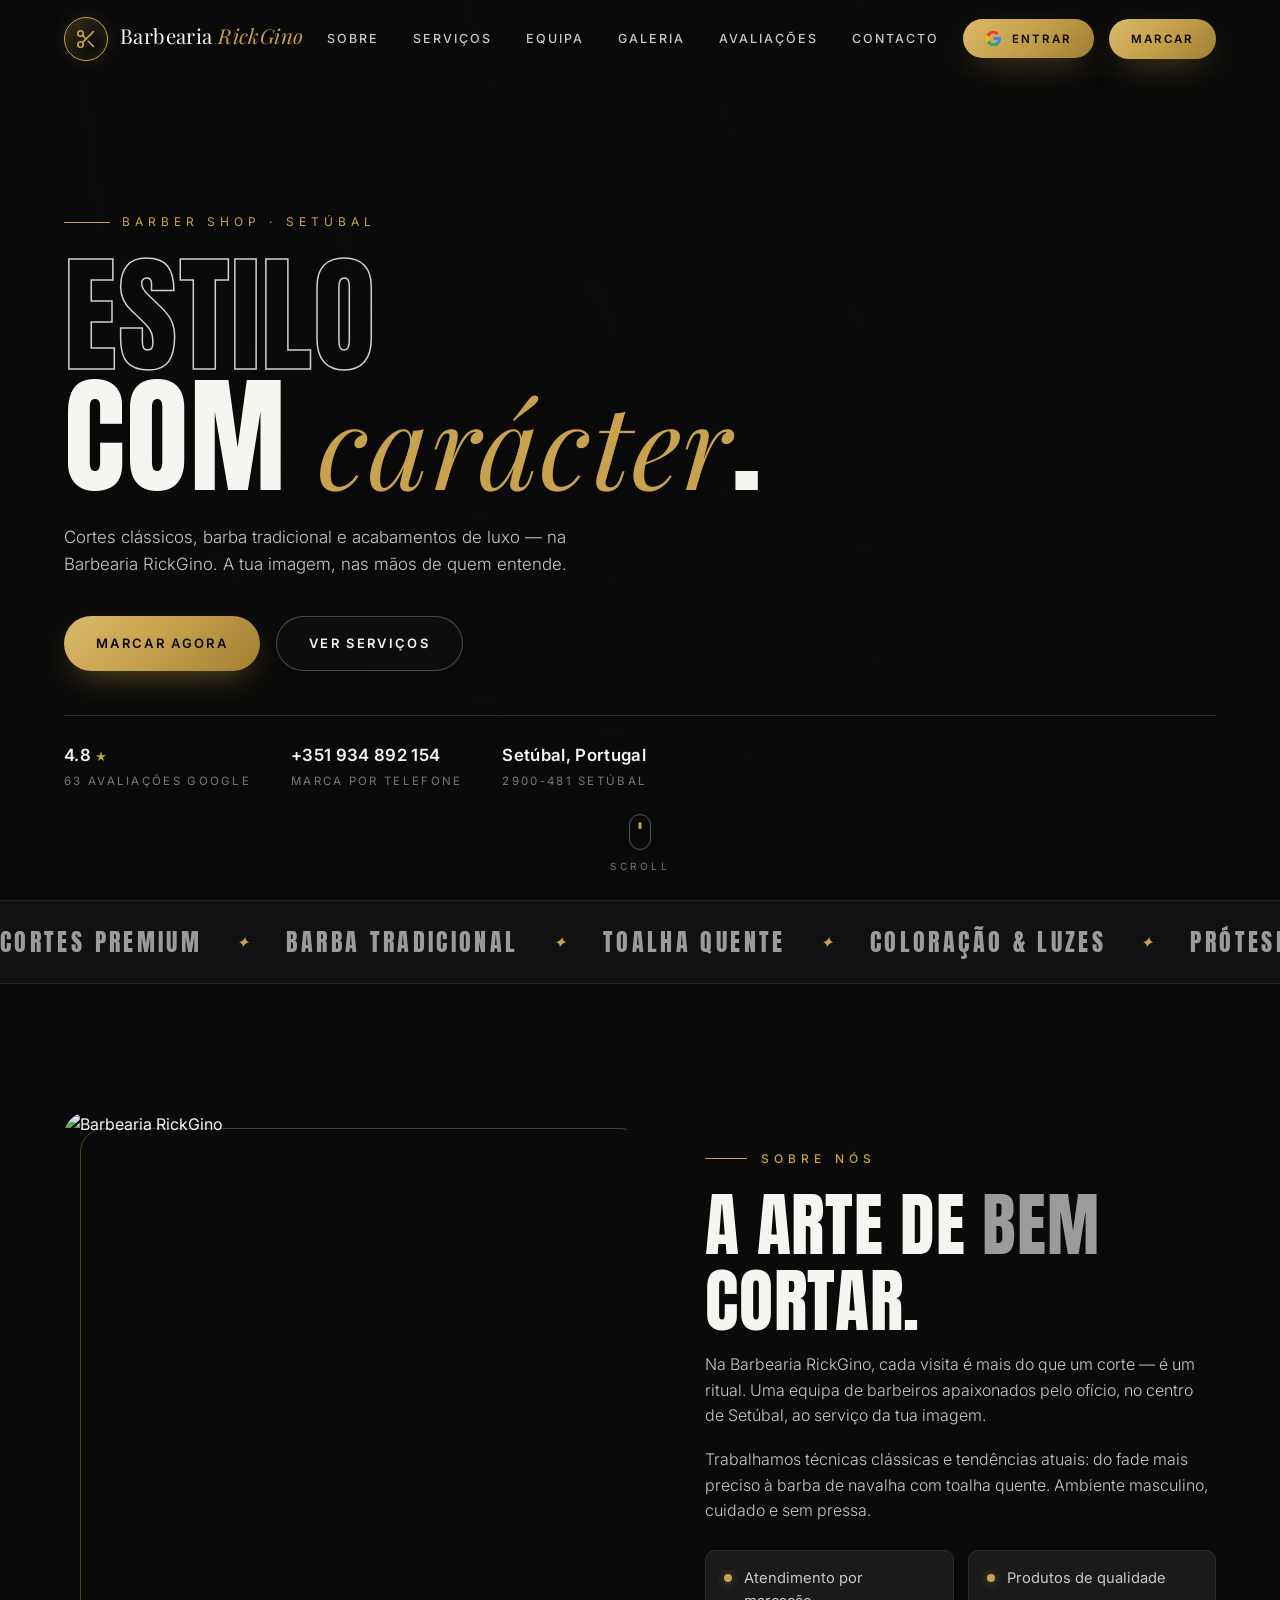
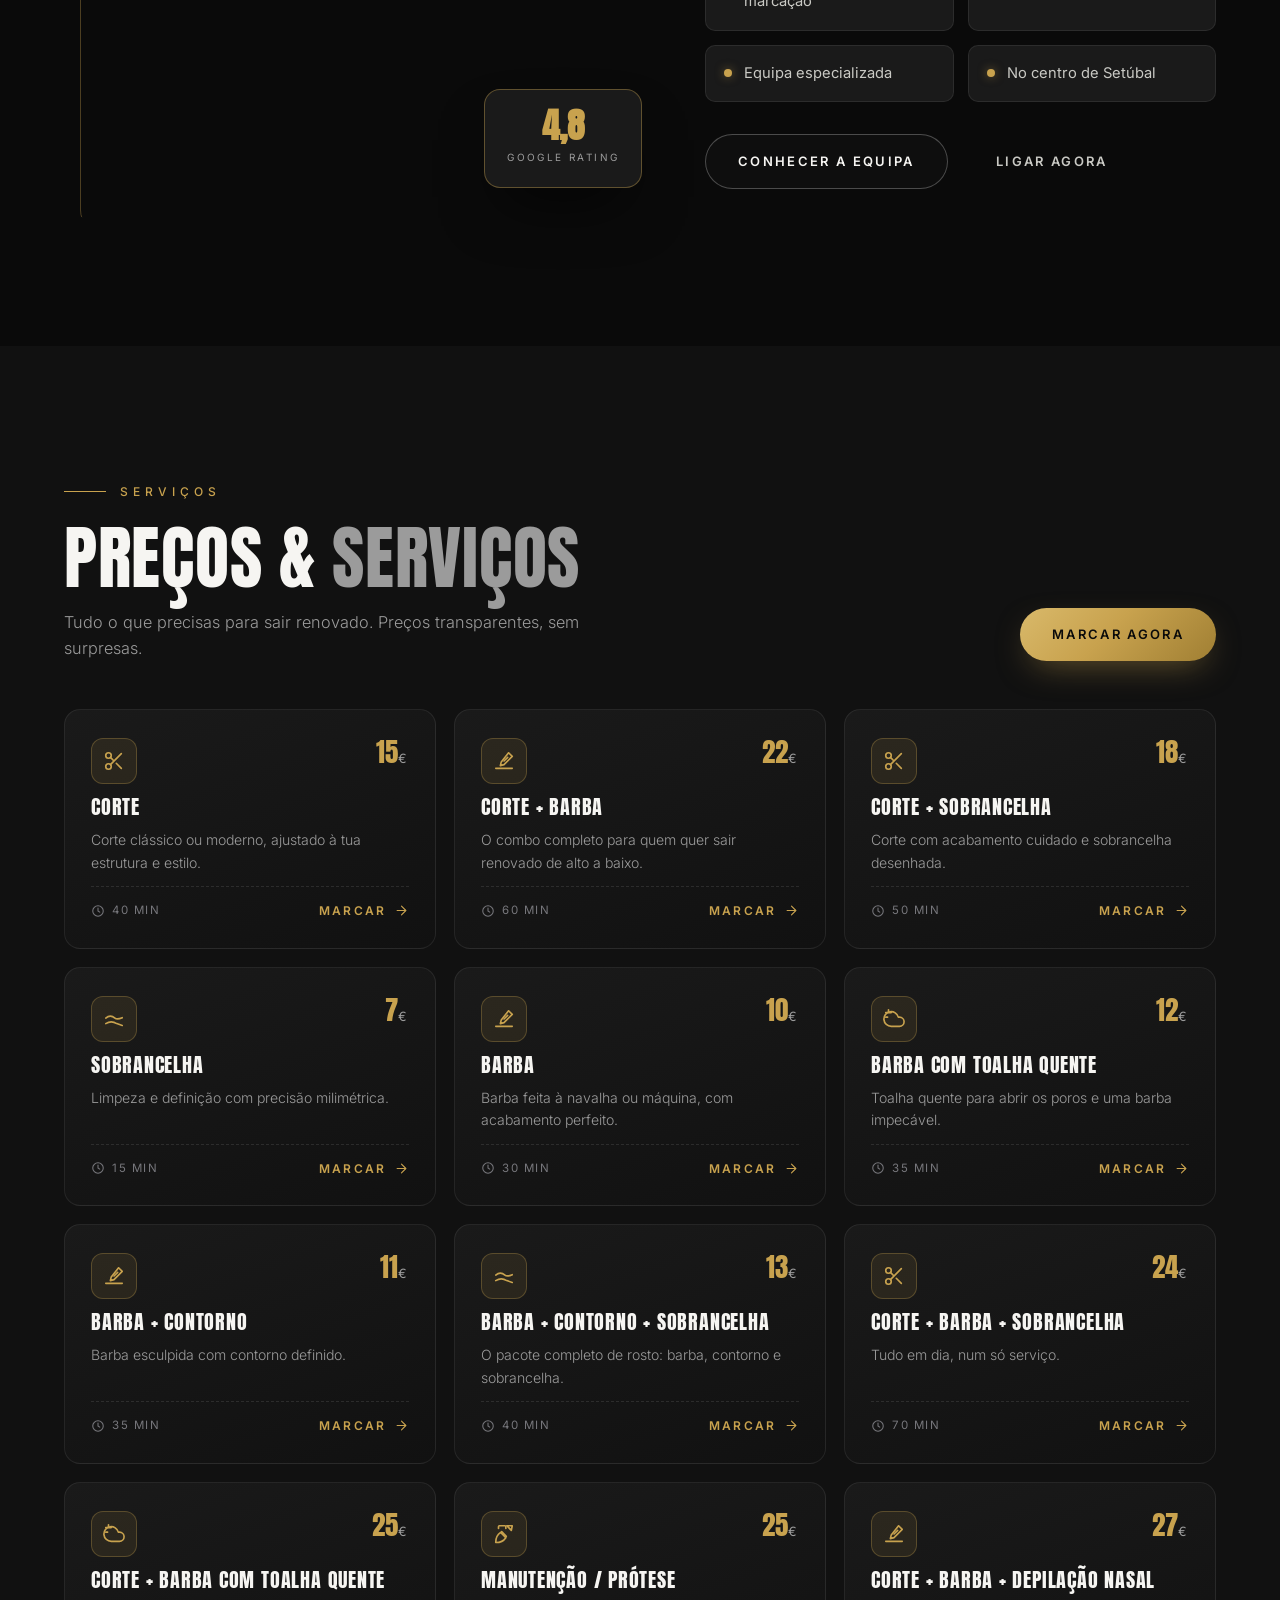
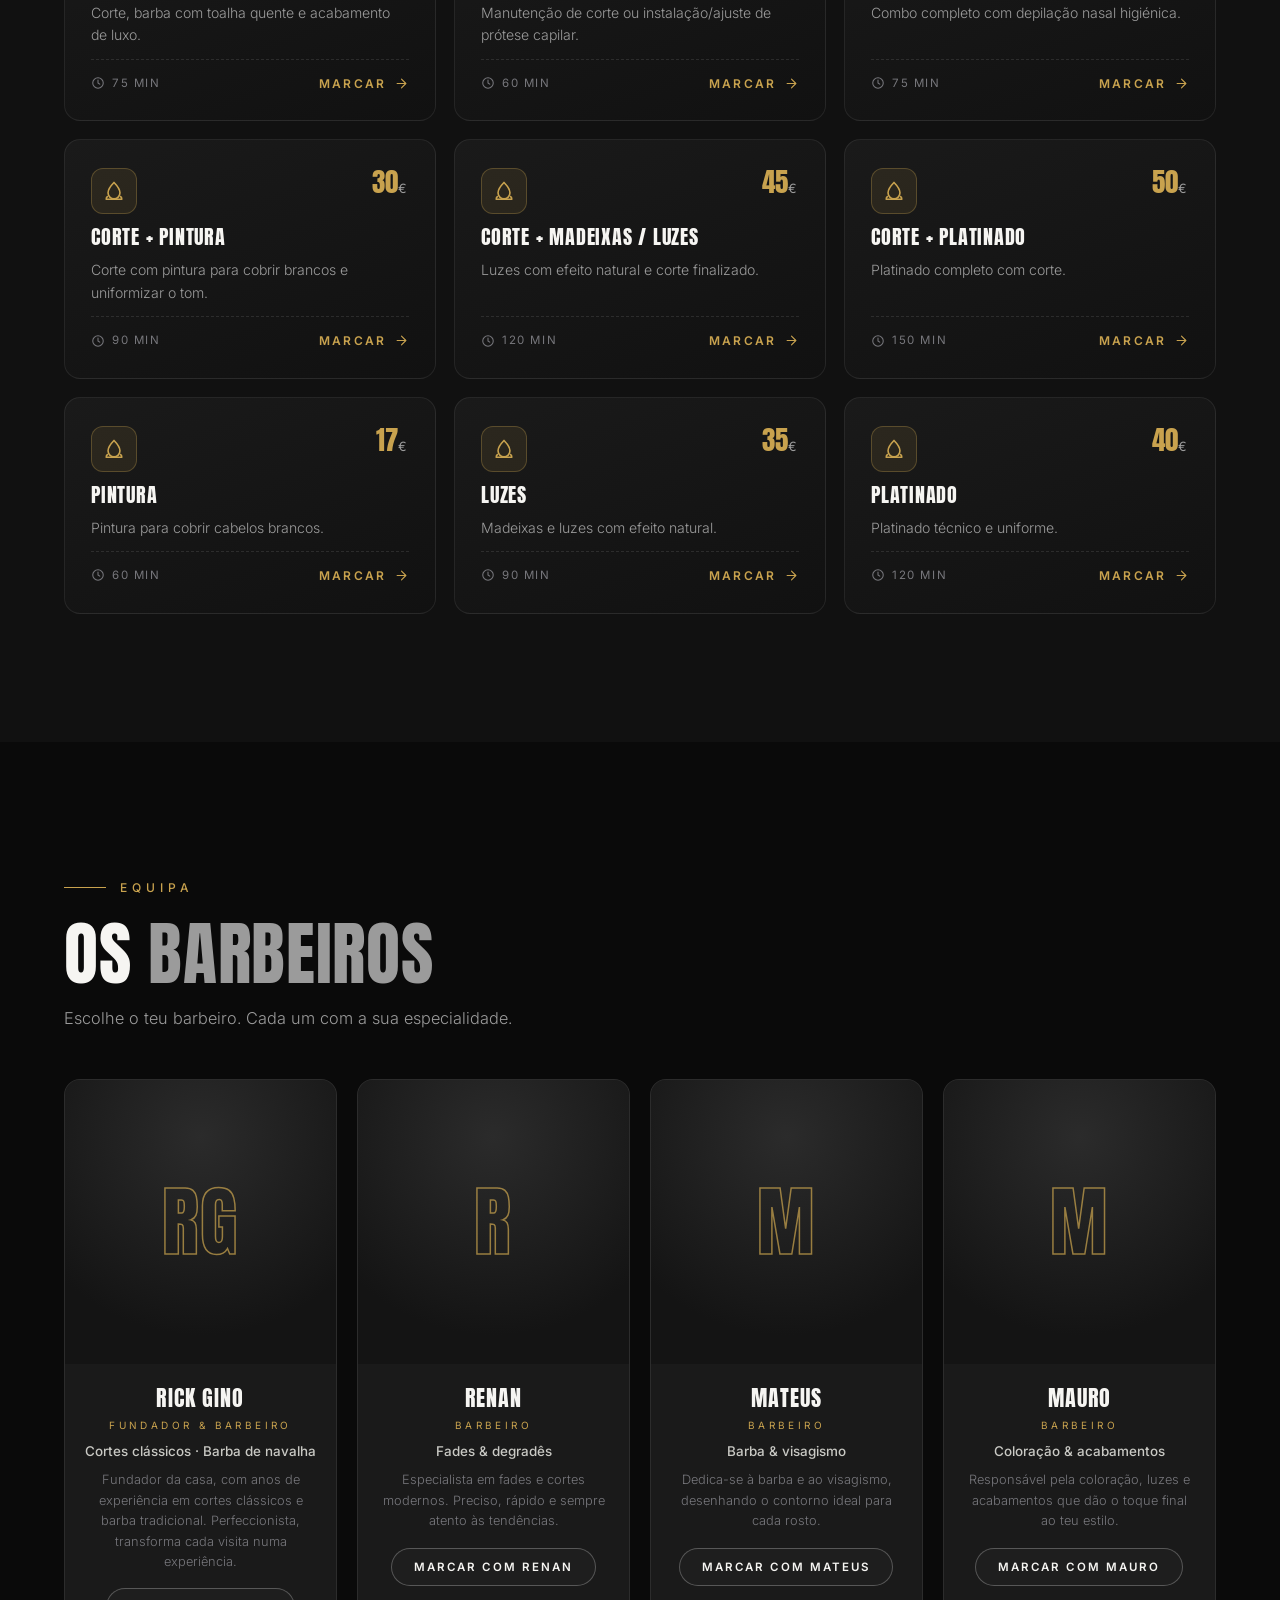
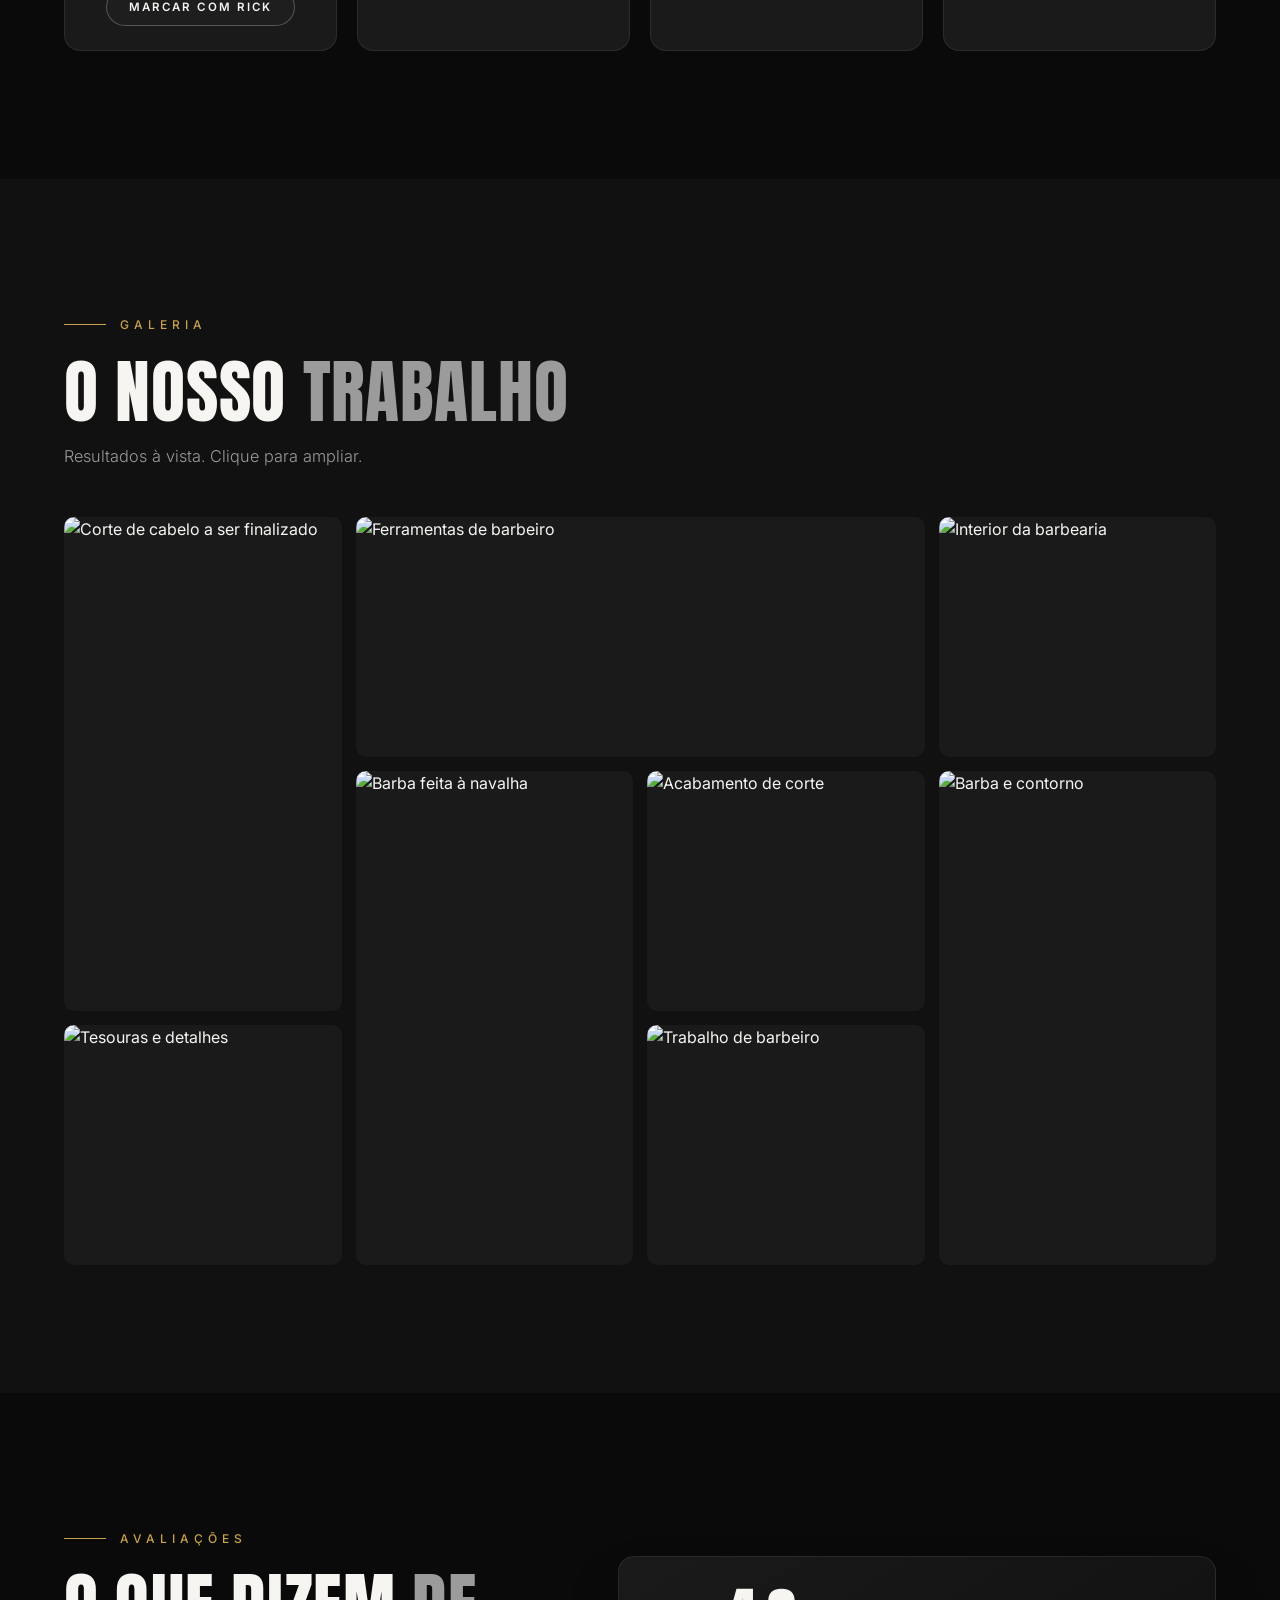
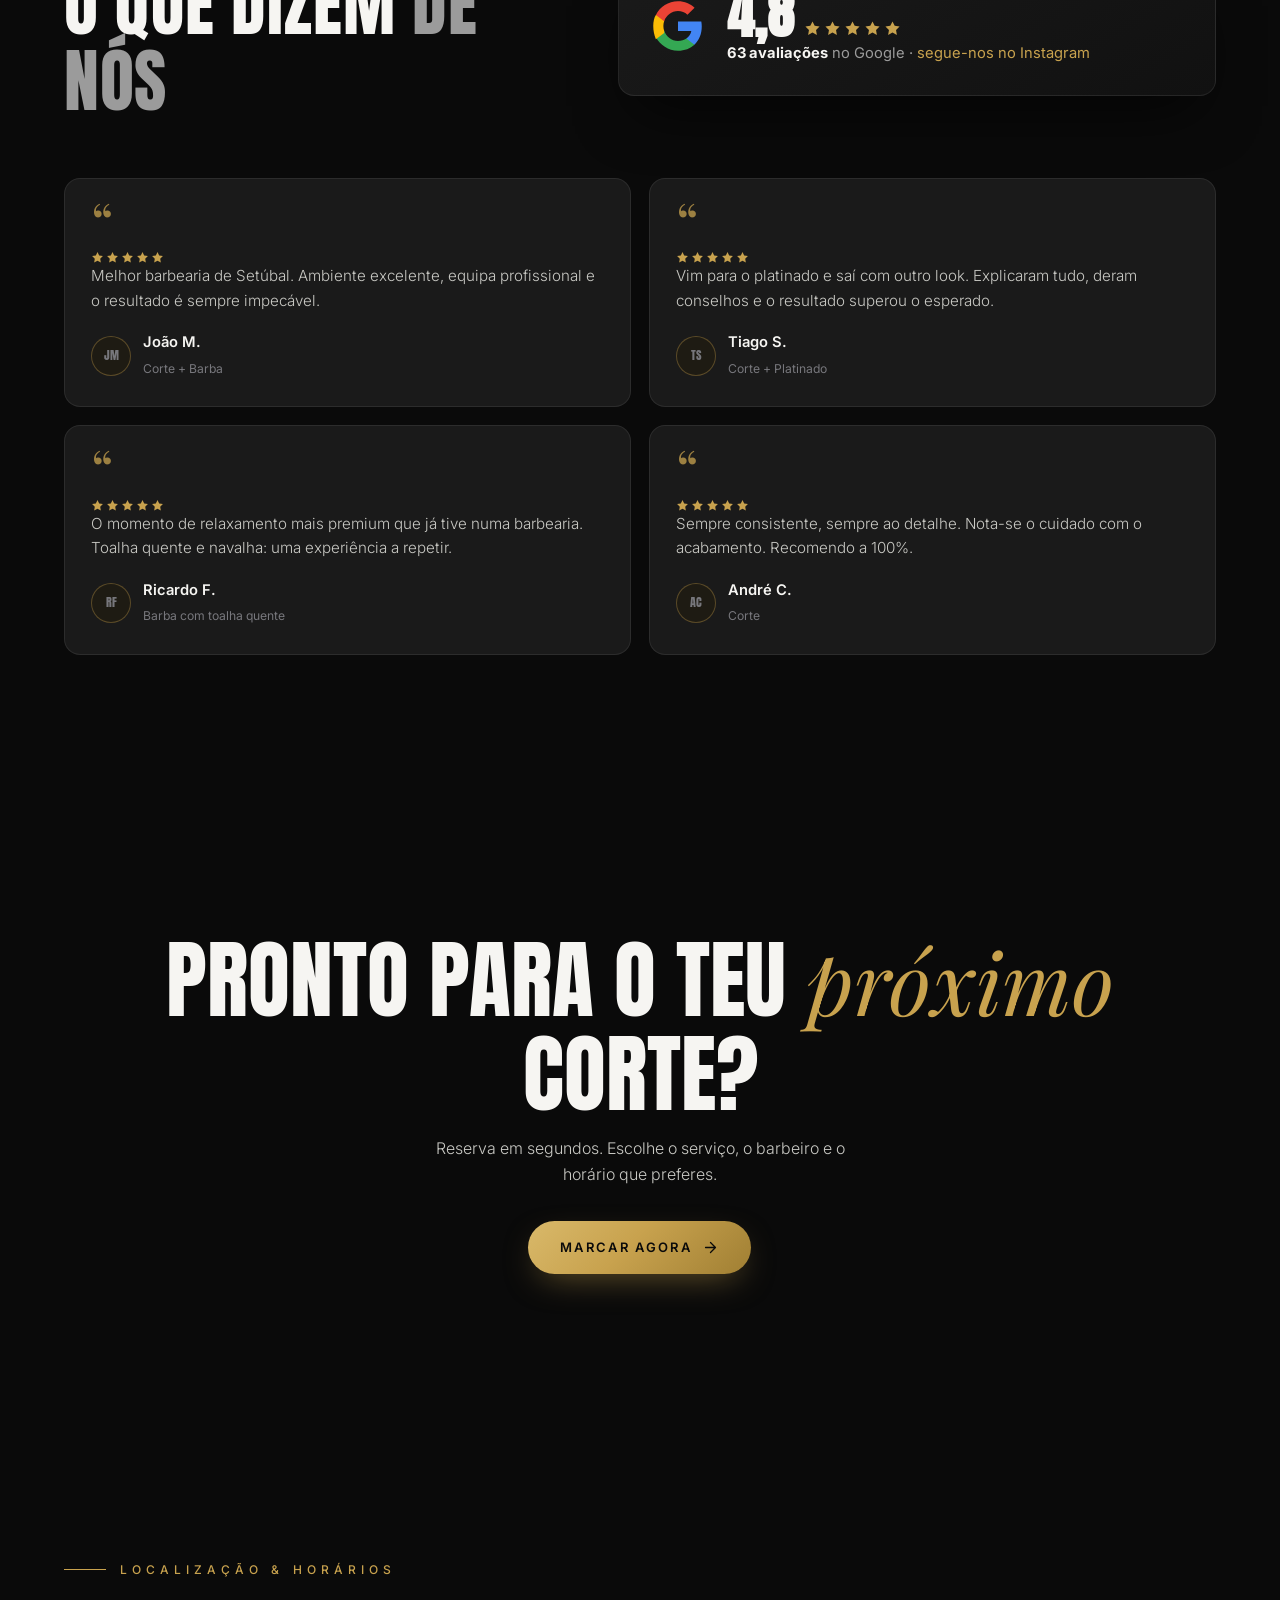
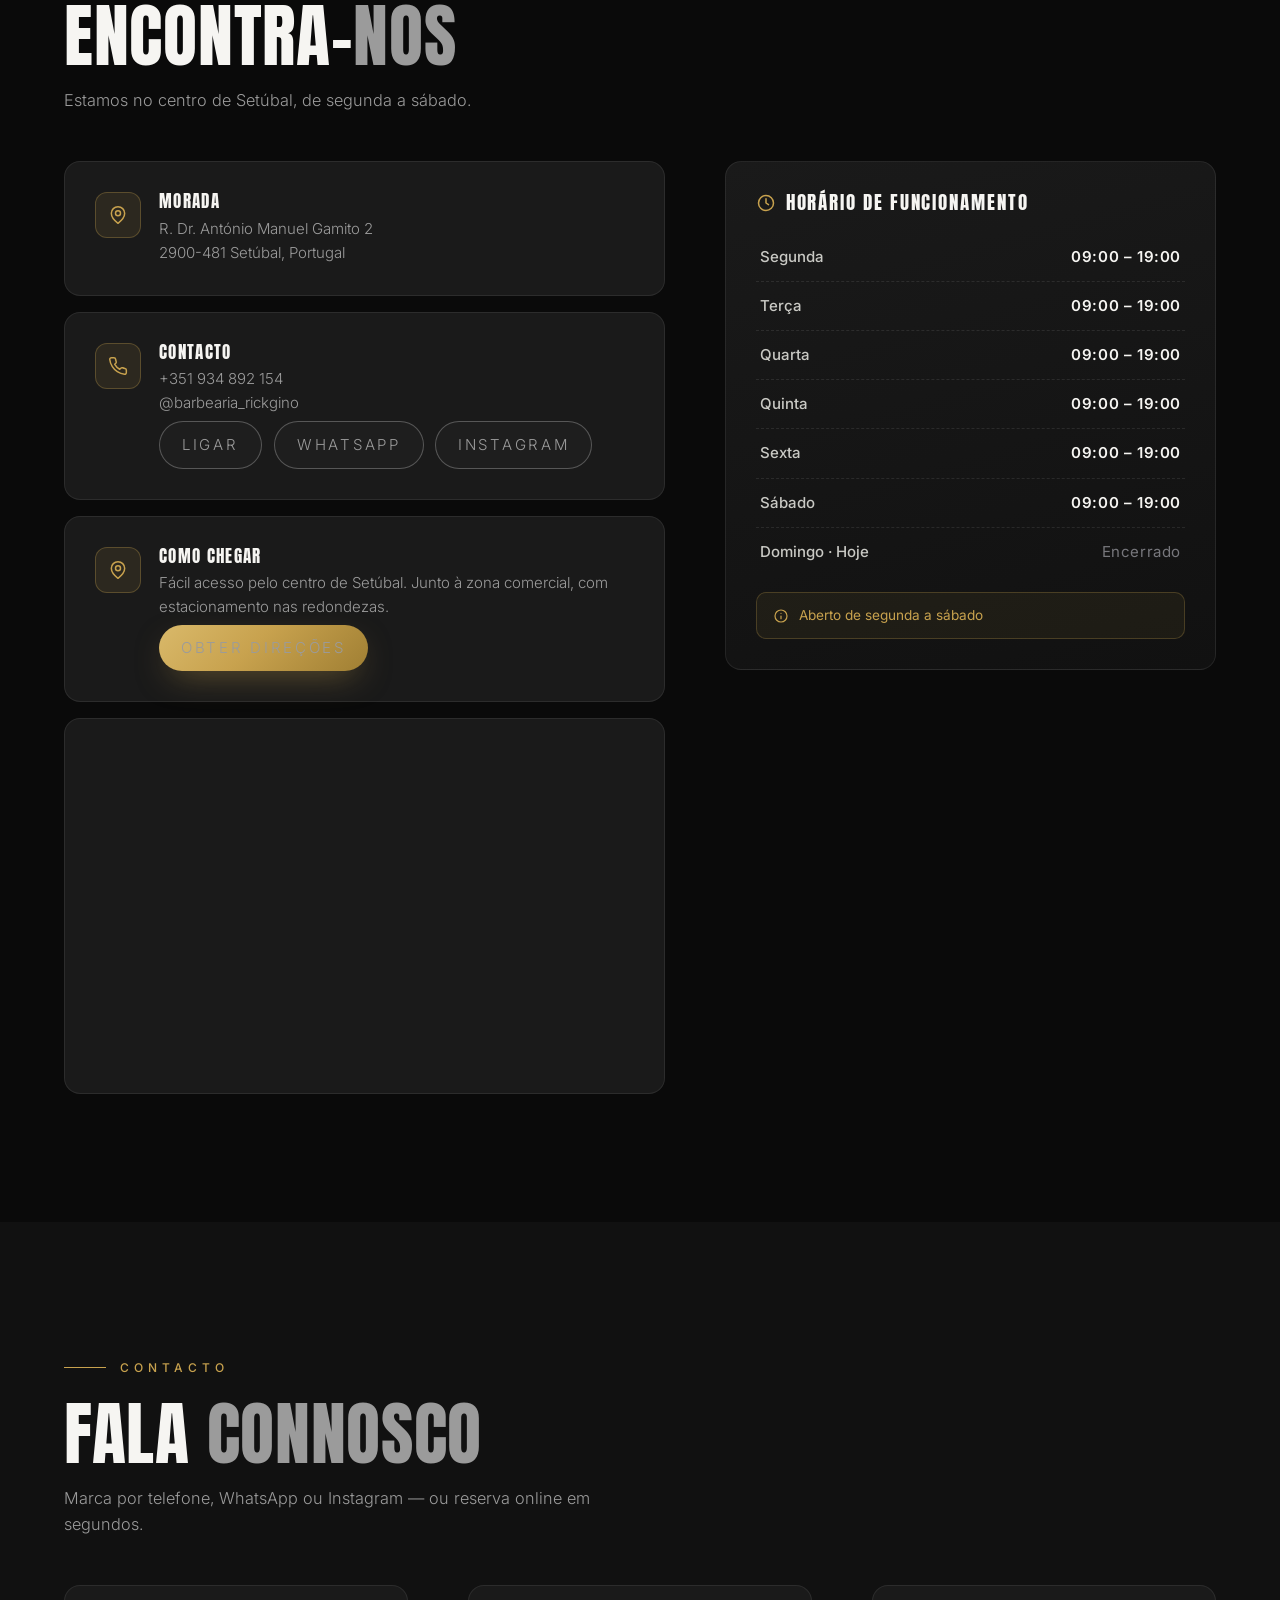
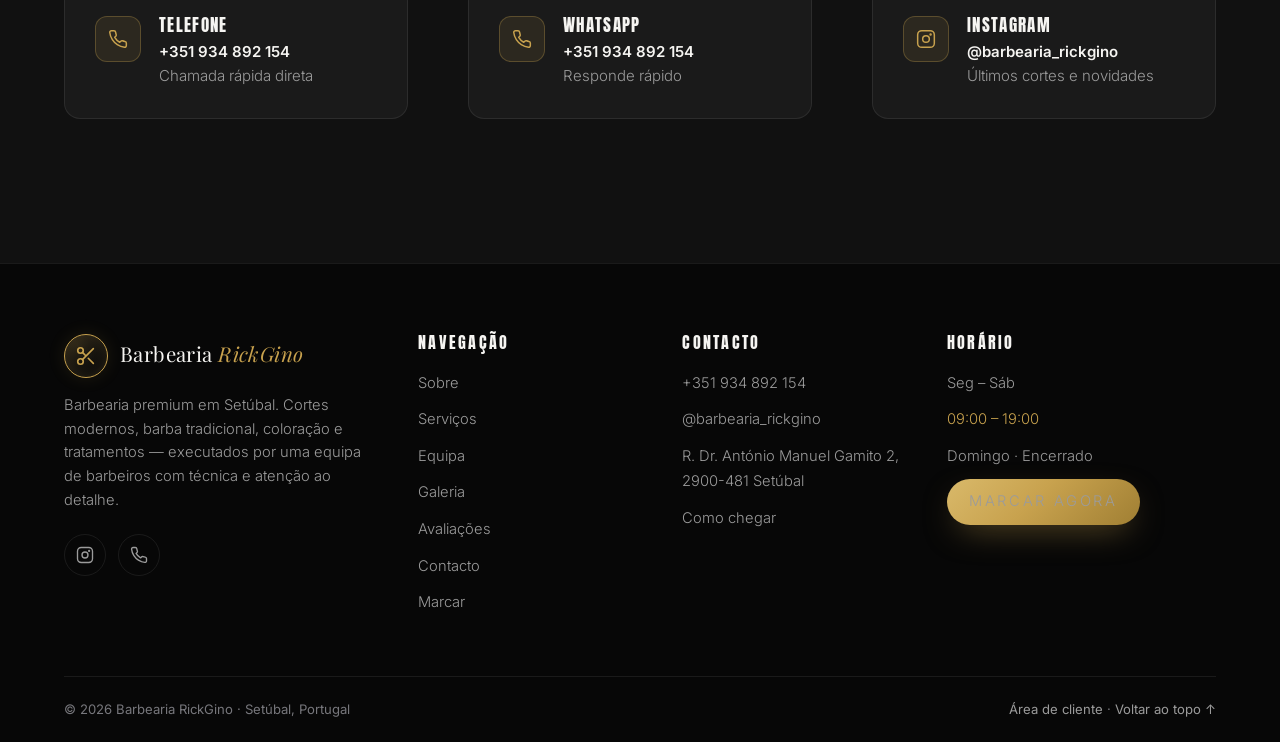
==== index.html @ 6c7e33a8 "Add files via upload" ====
<!DOCTYPE html>
<html lang="pt">
<head>
  <meta charset="UTF-8">
  <meta name="viewport" content="width=device-width, initial-scale=1.0">
  <title>Barbearia RickGino — Barbeiro Premium em Setúbal | Corte, Barba & Estilo</title>

  <!-- ============ SEO ============ -->
  <meta name="description" content="Barbearia RickGino em Setúbal. Cortes premium, barba tradicional, coloração e tratamentos. 4,8 estrelas no Google. Marca a tua visita: +351 934 892 154.">
  <meta name="keywords" content="barbearia setúbal, barbeiro setúbal, corte de cabelo setúbal, barba, barber shop setúbal, Barbearia RickGino">
  <meta name="author" content="Barbearia RickGino">
  <meta name="theme-color" content="#0a0a0a">
  <link rel="canonical" href="https://www.barbeariarickgino.pt/">

  <!-- Open Graph -->
  <meta property="og:type" content="website">
  <meta property="og:title" content="Barbearia RickGino — Barbeiro Premium em Setúbal">
  <meta property="og:description" content="Cortes premium, barba tradicional e tratamentos em Setúbal. Reserva online: +351 934 892 154.">
  <meta property="og:url" content="https://www.barbeariarickgino.pt/">
  <meta property="og:image" content="https://images.unsplash.com/photo-1621605815971-fbc98d665033?q=80&w=1200&auto=format&fit=crop">
  <meta property="og:locale" content="pt_PT">
  <meta name="twitter:card" content="summary_large_image">

  <!-- Favicon -->
  <link rel="icon" type="image/svg+xml" href="favicon.svg">

  <!-- Fonts -->
  <link rel="preconnect" href="https://fonts.googleapis.com">
  <link rel="preconnect" href="https://fonts.gstatic.com" crossorigin>
  <link href="https://fonts.googleapis.com/css2?family=Anton&family=Playfair+Display:ital,wght@0,500;0,600;1,500&family=Inter:wght@300;400;500;600&display=swap" rel="stylesheet">
  <link rel="preconnect" href="https://images.unsplash.com">

  <!-- Styles -->
  <link rel="stylesheet" href="css/style.css">
  <link rel="stylesheet" href="css/booking.css">

  <!-- Schema.org — LocalBusiness / BarberShop -->
  <!--
    ADVERTÊNCIA: atualiza "url" quando o site estiver online.
    Telefone, morada e redes sociais já estão preenchidos.
  -->
  <script type="application/ld+json">
  {
    "@context": "https://schema.org",
    "@type": "BarberShop",
    "name": "Barbearia RickGino",
    "image": "https://images.unsplash.com/photo-1621605815971-fbc98d665033?q=80&w=1200&auto=format&fit=crop",
    "url": "https://www.barbeariarickgino.pt",
    "telephone": "+351934892154",
    "priceRange": "€€",
    "address": {
      "@type": "PostalAddress",
      "streetAddress": "R. Dr. António Manuel Gamito 2",
      "postalCode": "2900-481",
      "addressLocality": "Setúbal",
      "addressCountry": "PT"
    },
    "geo": { "@type": "GeoCoordinates", "latitude": 38.5243, "longitude": -8.8880 },
    "openingHoursSpecification": [
      { "@type": "OpeningHoursSpecification", "dayOfWeek": ["Monday","Tuesday","Wednesday","Thursday","Friday","Saturday"], "opens": "09:00", "closes": "19:00" }
    ],
    "aggregateRating": { "@type": "AggregateRating", "ratingValue": "4.8", "reviewCount": "63" },
    "sameAs": ["https://www.instagram.com/barbearia_rickgino/"]
  }
  </script>
</head>

<body id="top">

  <!-- ============ HEADER ============ -->
  <header class="site-header">
    <div class="container nav-wrap">
      <a href="#top" class="brand" aria-label="Barbearia RickGino">
        <span class="brand-mark" id="brandIcon"></span>
        <span>
          <span class="brand-name">Barbearia <em>RickGino</em></span>
        </span>
      </a>

      <nav class="main-nav" aria-label="Navegação principal">
        <a href="#sobre" class="nav-link">Sobre</a>
        <a href="#servicos" class="nav-link">Serviços</a>
        <a href="#equipa" class="nav-link">Equipa</a>
        <a href="#galeria" class="nav-link">Galeria</a>
        <a href="#avaliacoes" class="nav-link">Avaliações</a>
        <a href="#contacto" class="nav-link">Contacto</a>
      </nav>

      <div class="nav-actions">
        <div class="auth-area" id="authArea"><!-- preenchido por auth.js --></div>
        <a href="#marcacao" class="btn btn-gold btn-sm btn-nav" data-book>Marcar</a>
        <button class="burger" id="burger" aria-label="Abrir menu" aria-expanded="false">
          <span></span><span></span><span></span>
        </button>
      </div>
    </div>
  </header>

  <!-- Menu mobile -->
  <nav class="mobile-nav" id="mobileNav" aria-label="Menu móvel">
    <a href="#sobre" class="m-nav-link" style="transition-delay:.05s">Sobre</a>
    <a href="#servicos" class="m-nav-link" style="transition-delay:.1s">Serviços</a>
    <a href="#equipa" class="m-nav-link" style="transition-delay:.15s">Equipa</a>
    <a href="#galeria" class="m-nav-link" style="transition-delay:.2s">Galeria</a>
    <a href="#avaliacoes" class="m-nav-link" style="transition-delay:.25s">Avaliações</a>
    <a href="#contacto" class="m-nav-link" style="transition-delay:.3s">Contacto</a>
    <a href="#marcacao" class="m-nav-link" style="transition-delay:.35s" data-book>Marcar</a>
    <div class="m-auth" id="mobileAuth" style="transition-delay:.45s"></div>
  </nav>

  <main>
    <!-- ============ HERO ============ -->
    <section class="hero">
      <div class="hero-bg"></div>
      <div class="hero-overlay"></div>
      <div class="hero-inner">
        <p class="hero-kicker">Barber Shop · Setúbal</p>
        <h1 class="hero-title">
          <span class="stroke">Estilo</span><br>
          <span>Com <em class="gold serif" style="font-family:var(--font-serif);text-transform:none;font-size:.9em">carácter</em>.</span>
        </h1>
        <p class="hero-lead">
          Cortes clássicos, barba tradicional e acabamentos de luxo — na Barbearia RickGino.
          A tua imagem, nas mãos de quem entende.
        </p>
        <div class="hero-cta">
          <a href="#marcacao" class="btn btn-gold" data-book>Marcar agora</a>
          <a href="#servicos" class="btn btn-outline">Ver serviços</a>
        </div>
        <div class="hero-meta" id="heroMeta"></div>
      </div>
      <div class="scroll-hint"><span class="wheel"></span><span>Scroll</span></div>
    </section>

    <!-- ============ MARQUEE ============ -->
    <div class="marquee" aria-hidden="true">
      <div class="marquee-track">
        <span>Cortes Premium <i class="dot">✦</i></span>
        <span>Barba Tradicional <i class="dot">✦</i></span>
        <span>Toalha Quente <i class="dot">✦</i></span>
        <span>Coloração & Luzes <i class="dot">✦</i></span>
        <span>Prótese Capilar <i class="dot">✦</i></span>
        <span>Setúbal <i class="dot">✦</i></span>
      </div>
    </div>

    <!-- ============ SOBRE ============ -->
    <section class="section" id="sobre">
      <div class="container about-grid">
        <div class="about-media reveal reveal-left">
          <div class="about-img">
            <span class="frame"></span>
            <img src="" alt="Barbearia RickGino" loading="lazy">
          </div>
          <div class="about-badge">
            <b data-count="4.8" data-decimals="1">4,8</b>
            <span>Google Rating</span>
          </div>
        </div>
        <div class="about-body reveal reveal-right">
          <span class="eyebrow">Sobre nós</span>
          <h2 class="section-title">A arte de <span class="thin">bem</span> cortar.</h2>
          <p class="body">
            Na Barbearia RickGino, cada visita é mais do que um corte — é um ritual.
            Uma equipa de barbeiros apaixonados pelo ofício, no centro de Setúbal, ao
            serviço da tua imagem.
          </p>
          <p class="body">
            Trabalhamos técnicas clássicas e tendências atuais: do fade mais preciso
            à barba de navalha com toalha quente. Ambiente masculino, cuidado e sem pressa.
          </p>
          <ul class="about-feats">
            <li><i class="feat-dot"></i> Atendimento por marcação</li>
            <li><i class="feat-dot"></i> Produtos de qualidade</li>
            <li><i class="feat-dot"></i> Equipa especializada</li>
            <li><i class="feat-dot"></i> No centro de Setúbal</li>
          </ul>
          <div style="display:flex;gap:16px;flex-wrap:wrap">
            <a href="#equipa" class="btn btn-outline">Conhecer a equipa</a>
            <a href="tel:+351934892154" class="btn btn-ghost">Ligar agora</a>
          </div>
        </div>
      </div>
    </section>

    <!-- ============ SERVIÇOS ============ -->
    <section class="section section-alt" id="servicos">
      <div class="container">
        <div class="services-head">
          <div class="reveal">
            <span class="eyebrow">Serviços</span>
            <h2 class="section-title">Preços & <span class="thin">serviços</span></h2>
            <p class="section-sub">Tudo o que precisas para sair renovado. Preços transparentes, sem surpresas.</p>
          </div>
          <a href="#marcacao" class="btn btn-gold reveal" data-book>Marcar agora</a>
        </div>
        <div class="services-grid" id="servicesGrid"></div>
      </div>
    </section>

    <!-- ============ EQUIPA ============ -->
    <section class="section" id="equipa">
      <div class="container">
        <div class="services-head">
          <div class="reveal">
            <span class="eyebrow">Equipa</span>
            <h2 class="section-title">Os <span class="thin">barbeiros</span></h2>
            <p class="section-sub">Escolhe o teu barbeiro. Cada um com a sua especialidade.</p>
          </div>
        </div>
        <div class="team-grid" id="teamGrid"></div>
      </div>
    </section>

    <!-- ============ GALERIA ============ -->
    <section class="section section-alt" id="galeria">
      <div class="container">
        <div class="services-head">
          <div class="reveal">
            <span class="eyebrow">Galeria</span>
            <h2 class="section-title">O nosso <span class="thin">trabalho</span></h2>
            <p class="section-sub">Resultados à vista. Clique para ampliar.</p>
          </div>
        </div>
        <div class="gallery-grid" id="galleryGrid"></div>
      </div>
    </section>

    <!-- ============ AVALIAÇÕES ============ -->
    <section class="section" id="avaliacoes">
      <div class="container">
        <div class="reviews-head">
          <div class="reveal reveal-left">
            <span class="eyebrow">Avaliações</span>
            <h2 class="section-title">O que dizem <span class="thin">de nós</span></h2>
          </div>
          <div class="google-card reveal reveal-right">
            <span class="g-logo" id="googleLogo"></span>
            <div>
              <div style="display:flex;align-items:baseline;gap:10px"><b class="rating">4,8</b><span class="stars" id="googleStars"></span></div>
              <p><strong style="color:var(--white)">63 avaliações</strong> no Google · <a href="https://www.instagram.com/barbearia_rickgino/" target="_blank" rel="noopener">segue-nos no Instagram</a></p>
            </div>
          </div>
        </div>
        <div class="reviews-grid" id="reviewsGrid"></div>
      </div>
    </section>

    <!-- ============ CTA (dinâmico) ============ -->
    <section class="cta-band" id="ctaBand"></section>

    <!-- ============ LOCALIZAÇÃO + HORÁRIOS ============ -->
    <section class="section" id="localizacao">
      <div class="container">
        <div class="services-head">
          <div class="reveal">
            <span class="eyebrow">Localização & Horários</span>
            <h2 class="section-title">Encontra-<span class="thin">nos</span></h2>
            <p class="section-sub">Estamos no centro de Setúbal, de segunda a sábado.</p>
          </div>
        </div>

        <div class="loc-grid">
          <div>
            <div class="loc-card reveal">
              <span class="l-icon" id="pinIcon"></span>
              <div>
                <h3>Morada</h3>
                <p>R. Dr. António Manuel Gamito 2</p>
                <p>2900-481 Setúbal, Portugal</p>
              </div>
            </div>
            <div class="loc-card reveal" style="--d:.06s">
              <span class="l-icon" id="phoneIcon"></span>
              <div>
                <h3>Contacto</h3>
                <p><a href="tel:+351934892154">+351 934 892 154</a></p>
                <p><a href="https://www.instagram.com/barbearia_rickgino/" target="_blank" rel="noopener">@barbearia_rickgino</a></p>
                <div class="loc-actions">
                  <a href="tel:+351934892154" class="btn btn-outline btn-sm">Ligar</a>
                  <a href="https://wa.me/351934892154" target="_blank" rel="noopener" class="btn btn-outline btn-sm">WhatsApp</a>
                  <a href="https://www.instagram.com/barbearia_rickgino/" target="_blank" rel="noopener" class="btn btn-outline btn-sm">Instagram</a>
                </div>
              </div>
            </div>
            <div class="loc-card reveal" style="--d:.12s">
              <span class="l-icon" id="navIcon"></span>
              <div>
                <h3>Como chegar</h3>
                <p>Fácil acesso pelo centro de Setúbal. Junto à zona comercial, com estacionamento nas redondezas.</p>
                <div class="loc-actions">
                  <a href="https://www.google.com/maps/dir/?api=1&destination=R.+Dr.+Ant%C3%B3nio+Manuel+Gamito+2,+2900-481+Set%C3%BAbal" target="_blank" rel="noopener" class="btn btn-gold btn-sm">Obter direções</a>
                </div>
              </div>
            </div>
            <div class="map-frame reveal">
              <iframe title="Mapa da Barbearia RickGino" src="https://maps.google.com/maps?q=R.%20Dr.%20Ant%C3%B3nio%20Manuel%20Gamito%202%2C%202900-481%20Set%C3%BAbal&t=&z=15&ie=UTF8&iwloc=&output=embed" loading="lazy" referrerpolicy="no-referrer-when-downgrade" allowfullscreen></iframe>
            </div>
          </div>

          <div class="hours-card reveal">
            <h3><span id="clockIcon"></span> Horário de funcionamento</h3>
            <ul class="hours-list" id="hoursList"></ul>
            <div class="hours-note" id="hoursNote"></div>
          </div>
        </div>
      </div>
    </section>

    <!-- ============ CONTACTO ============ -->
    <section class="section section-alt" id="contacto">
      <div class="container">
        <div class="services-head">
          <div class="reveal">
            <span class="eyebrow">Contacto</span>
            <h2 class="section-title">Fala <span class="thin">connosco</span></h2>
            <p class="section-sub">Marca por telefone, WhatsApp ou Instagram — ou reserva online em segundos.</p>
          </div>
        </div>
        <div class="loc-grid" style="grid-template-columns:repeat(auto-fit,minmax(280px,1fr))">
          <a href="tel:+351934892154" class="loc-card reveal" style="text-decoration:none">
            <span class="l-icon" id="phoneIcon2"></span>
            <div>
              <h3>Telefone</h3>
              <p style="color:var(--white);font-weight:600">+351 934 892 154</p>
              <p>Chamada rápida direta</p>
            </div>
          </a>
          <a href="https://wa.me/351934892154" target="_blank" rel="noopener" class="loc-card reveal" style="--d:.06s;text-decoration:none">
            <span class="l-icon" id="waIcon"></span>
            <div>
              <h3>WhatsApp</h3>
              <p style="color:var(--white);font-weight:600">+351 934 892 154</p>
              <p>Responde rápido</p>
            </div>
          </a>
          <a href="https://www.instagram.com/barbearia_rickgino/" target="_blank" rel="noopener" class="loc-card reveal" style="--d:.12s;text-decoration:none">
            <span class="l-icon" id="igIcon"></span>
            <div>
              <h3>Instagram</h3>
              <p style="color:var(--white);font-weight:600">@barbearia_rickgino</p>
              <p>Últimos cortes e novidades</p>
            </div>
          </a>
        </div>
      </div>
    </section>
  </main>

  <!-- ============ FOOTER ============ -->
  <footer class="site-footer">
    <div class="container">
      <div class="footer-grid" id="footerDynamic"></div>
      <div class="footer-bottom">
        <span>© <span id="year"></span> Barbearia RickGino · Setúbal, Portugal</span>
        <span><a href="profile.html">Área de cliente</a> · <a href="#top">Voltar ao topo ↑</a></span>
      </div>
    </div>
  </footer>

  <!-- ============ LIGHTBOX ============ -->
  <div class="lightbox" id="lightbox">
    <button class="lightbox-close" aria-label="Fechar">✕</button>
    <img src="" alt="" id="lightboxImg">
  </div>

  <!-- ============ MODAL DE MARCAÇÃO ============ -->
  <div class="booking-overlay" id="bookingModal">
    <div class="booking-modal" role="dialog" aria-modal="true" aria-labelledby="bookingTitle">
      <div class="booking-head">
        <div class="b-title">Barbearia <em>RickGino</em></div>
        <button class="booking-close" id="bookingClose" aria-label="Fechar">✕</button>
      </div>
      <div class="booking-steps" id="bookingDots"></div>
      <div class="booking-body">
        <p class="b-step-label" id="bookingStepLabel">Passo 1 de 7</p>
        <h3 class="b-step-title" id="bookingStepTitle">Serviço</h3>
        <div id="bookingStep"></div>
      </div>
      <div class="booking-foot" id="bookingFoot">
        <button class="b-back" id="bookingBack">
          <svg viewBox="0 0 24 24" fill="none" stroke="currentColor" stroke-width="1.8" stroke-linecap="round" stroke-linejoin="round"><path d="M19 12H5M12 19l-7-7 7-7"/></svg>
          Voltar
        </button>
        <button class="btn btn-gold b-next" id="bookingNext">Continuar</button>
      </div>
    </div>
  </div>

  <!-- ============ SCRIPTS ============ -->
  <script src="https://cdn.jsdelivr.net/npm/@supabase/supabase-js@2"></script>
  <script src="js/config.js"></script>
  <script src="js/data.js"></script>
  <script src="js/main.js"></script>
  <script src="js/auth.js"></script>
  <script src="js/bookings.js"></script>
  <script>
    // ícones estáticos no HTML
    var ic = window.RGICONS;
    var el = document.getElementById('brandIcon'); if (el) el.innerHTML = ic.scissors;
    el = document.getElementById('googleLogo'); if (el) el.innerHTML = ic.google;
    el = document.getElementById('googleStars'); if (el) el.innerHTML = ic.star.repeat(5);
    el = document.getElementById('pinIcon'); if (el) el.innerHTML = ic.pin;
    el = document.getElementById('phoneIcon'); if (el) el.innerHTML = ic.phone;
    el = document.getElementById('navIcon'); if (el) el.innerHTML = ic.pin;
    el = document.getElementById('clockIcon'); if (el) el.innerHTML = ic.clock;
    el = document.getElementById('phoneIcon2'); if (el) el.innerHTML = ic.phone;
    el = document.getElementById('waIcon'); if (el) el.innerHTML = ic.phone;
    el = document.getElementById('igIcon'); if (el) el.innerHTML = ic.instagram;
    document.getElementById('year').textContent = new Date().getFullYear();
    window.Auth.init();
  </script>
</body>
</html>
---- css/style.css ----
/* ============================================================
   Barbearia RickGino — Style Principal
   Paleta: Preto / Branco / Cinzento + detalhes dourados
   ============================================================ */

/* ---------- Variáveis ---------- */
:root {
  --black: #0a0a0a;
  --carbon: #111111;
  --graphite: #1a1a1a;
  --steel: #232323;
  --line: rgba(255, 255, 255, 0.08);
  --gold: #c8a24e;
  --gold-soft: #d9b96a;
  --gold-dark: #a07f33;
  --white: #f6f5f2;
  --grey: #9b9b9b;
  --grey-light: #c9c9c4;
  --muted: #77777c;

  --font-display: "Anton", "Arial Narrow", sans-serif;
  --font-serif: "Playfair Display", Georgia, serif;
  --font-body: "Inter", system-ui, sans-serif;

  --radius-sm: 10px;
  --radius: 16px;
  --radius-lg: 24px;

  --ease: cubic-bezier(0.22, 1, 0.36, 1);
  --shadow: 0 30px 60px -20px rgba(0, 0, 0, 0.7);
  --gutter: clamp(20px, 5vw, 64px);
  --nav-h: 78px;
}

/* ---------- Reset ---------- */
*, *::before, *::after { box-sizing: border-box; margin: 0; padding: 0; }
html { scroll-behavior: smooth; scroll-padding-top: calc(var(--nav-h) + 10px); }
body {
  font-family: var(--font-body);
  background: var(--black);
  color: var(--white);
  line-height: 1.6;
  -webkit-font-smoothing: antialiased;
  overflow-x: hidden;
}
img, svg, video { display: block; max-width: 100%; }
a { color: inherit; text-decoration: none; }
button { font-family: inherit; cursor: pointer; background: none; border: none; color: inherit; }
ul, ol { list-style: none; }
input, select, textarea { font-family: inherit; }
::selection { background: var(--gold); color: var(--black); }

:focus-visible { outline: 2px solid var(--gold); outline-offset: 3px; border-radius: 2px; }

/* ---------- Tipografia base ---------- */
h1, h2, h3, h4 { line-height: 1.08; font-weight: 400; }
.serif { font-family: var(--font-serif); }

.container { width: min(1200px, 100% - var(--gutter) * 2); margin-inline: auto; }

.section { padding: clamp(72px, 10vw, 130px) 0; position: relative; }
.section-alt { background: var(--carbon); }

/* Eyebrow */
.eyebrow {
  display: inline-flex; align-items: center; gap: 14px;
  font-size: 12px; letter-spacing: 0.42em; text-transform: uppercase;
  color: var(--gold); font-weight: 500;
}
.eyebrow::before { content: ""; width: 42px; height: 1px; background: var(--gold); }

.section-title {
  font-family: var(--font-display);
  font-size: clamp(2.4rem, 6vw, 4.4rem);
  text-transform: uppercase;
  letter-spacing: 0.01em;
  margin: 18px 0 14px;
}
.section-title .thin { color: var(--grey); }
.section-sub { color: var(--grey); max-width: 560px; font-weight: 300; font-size: 1.02rem; }

/* ---------- Botões ---------- */
.btn {
  display: inline-flex; align-items: center; justify-content: center; gap: 10px;
  padding: 16px 32px;
  font-size: 13px; font-weight: 600; letter-spacing: 0.18em; text-transform: uppercase;
  border-radius: 999px;
  transition: transform 0.35s var(--ease), box-shadow 0.35s var(--ease), background 0.35s, color 0.35s, border-color 0.35s;
  will-change: transform;
  white-space: nowrap;
}
.btn svg { width: 17px; height: 17px; }
.btn-gold { background: linear-gradient(135deg, var(--gold-soft), var(--gold) 45%, var(--gold-dark)); color: var(--black); box-shadow: 0 12px 34px -12px rgba(200, 162, 78, 0.55); }
.btn-gold:hover { transform: translateY(-3px); box-shadow: 0 18px 40px -12px rgba(200, 162, 78, 0.7); }
.btn-outline { border: 1px solid rgba(255, 255, 255, 0.25); color: var(--white); background: rgba(255, 255, 255, 0.02); }
.btn-outline:hover { border-color: var(--gold); color: var(--gold); transform: translateY(-3px); }
.btn-ghost { color: var(--grey-light); }
.btn-ghost:hover { color: var(--gold); }
.btn-sm { padding: 11px 22px; font-size: 11.5px; }
.btn-block { width: 100%; }

/* ---------- Header ---------- */
.site-header {
  position: fixed; inset: 0 0 auto 0; z-index: 900;
  transition: background 0.4s, border-color 0.4s, backdrop-filter 0.4s;
  border-bottom: 1px solid transparent;
}
.site-header.scrolled { background: rgba(10, 10, 10, 0.82); backdrop-filter: blur(16px); border-bottom-color: var(--line); }
.nav-wrap { display: flex; align-items: center; justify-content: space-between; height: var(--nav-h); }

.brand { display: flex; align-items: center; gap: 12px; z-index: 2; }
.brand-mark {
  width: 44px; height: 44px; flex: none;
  display: grid; place-items: center;
  border: 1px solid var(--gold); border-radius: 50%;
  color: var(--gold);
  background: radial-gradient(circle at 30% 25%, #2a2417, var(--black) 70%);
  box-shadow: inset 0 0 14px rgba(200, 162, 78, 0.18), 0 0 18px rgba(200, 162, 78, 0.12);
}
.brand-mark svg { width: 22px; height: 22px; }
.brand-name { font-family: var(--font-serif); font-size: 1.28rem; letter-spacing: 0.02em; color: var(--white); line-height: 1; }
.brand-name em { font-style: italic; color: var(--gold); }
.brand-sub { font-size: 9px; letter-spacing: 0.42em; text-transform: uppercase; color: var(--grey); margin-top: 5px; }

.main-nav { display: flex; align-items: center; gap: 30px; }
.main-nav a.nav-link { font-size: 12.5px; letter-spacing: 0.16em; text-transform: uppercase; color: var(--grey-light); position: relative; padding: 6px 2px; font-weight: 500; }
.main-nav a.nav-link::after { content: ""; position: absolute; left: 0; bottom: 0; width: 0; height: 1px; background: var(--gold); transition: width 0.35s var(--ease); }
.main-nav a.nav-link:hover { color: var(--white); }
.main-nav a.nav-link:hover::after { width: 100%; }

.nav-actions { display: flex; align-items: center; gap: 14px; }

/* Burrito / hamburguer */
.burger { display: none; flex-direction: column; gap: 5px; width: 42px; height: 42px; align-items: center; justify-content: center; z-index: 1001; }
.burger span { width: 24px; height: 2px; background: var(--white); transition: transform 0.4s var(--ease), opacity 0.3s; }
.burger.open span:nth-child(1) { transform: translateY(7px) rotate(45deg); }
.burger.open span:nth-child(2) { opacity: 0; }
.burger.open span:nth-child(3) { transform: translateY(-7px) rotate(-45deg); }

/* Menu mobile */
.mobile-nav {
  position: fixed; inset: 0; z-index: 1000;
  background: rgba(8, 8, 8, 0.97); backdrop-filter: blur(18px);
  display: flex; flex-direction: column; align-items: center; justify-content: center; gap: 8px;
  opacity: 0; visibility: hidden; transition: opacity 0.4s var(--ease), visibility 0.4s;
}
.mobile-nav.open { opacity: 1; visibility: visible; }
.mobile-nav a.m-nav-link {
  font-family: var(--font-display); font-size: 2rem; text-transform: uppercase; letter-spacing: 0.05em;
  color: var(--white); padding: 8px 20px; transform: translateY(16px); opacity: 0;
  transition: transform 0.5s var(--ease), opacity 0.5s, color 0.3s;
}
.mobile-nav.open a.m-nav-link { transform: translateY(0); opacity: 1; }
.mobile-nav a.m-nav-link:hover { color: var(--gold); }
.mobile-nav .m-cta { margin-top: 18px; }
.mobile-nav .m-auth { margin-top: 14px; display: flex; flex-direction: column; align-items: center; gap: 10px; }

/* ---------- Hero ---------- */
.hero { position: relative; min-height: 100svh; display: flex; align-items: flex-end; overflow: hidden; }
.hero-bg { position: absolute; inset: 0; z-index: -2; background-position: center; background-size: cover; transform: scale(1.08); animation: heroZoom 18s var(--ease) forwards; }
@keyframes heroZoom { to { transform: scale(1); } }
.hero-overlay { position: absolute; inset: 0; z-index: -1; background:
  linear-gradient(to top, rgba(10,10,10,0.98) 4%, rgba(10,10,10,0.55) 45%, rgba(10,10,10,0.35) 100%),
  linear-gradient(to right, rgba(10,10,10,0.9) 0%, rgba(10,10,10,0.2) 70%); }
.hero-inner { width: min(1200px, 100% - var(--gutter) * 2); margin-inline: auto; padding: calc(var(--nav-h) + 40px) 0 110px; }
.hero-kicker { display: flex; align-items: center; gap: 12px; color: var(--gold); font-size: 12px; letter-spacing: 0.42em; text-transform: uppercase; margin-bottom: 22px; }
.hero-kicker::before { content: ""; width: 46px; height: 1px; background: var(--gold); }
.hero-title {
  font-family: var(--font-display); text-transform: uppercase;
  font-size: clamp(3.2rem, 10vw, 8rem); line-height: 0.95; letter-spacing: 0.01em;
  margin-bottom: 26px;
}
.hero-title .stroke { color: transparent; -webkit-text-stroke: 1.5px rgba(246, 245, 242, 0.85); }
.hero-title .gold { color: var(--gold); }
.hero-lead { max-width: 520px; color: var(--grey-light); font-weight: 300; font-size: 1.06rem; margin-bottom: 38px; }
.hero-cta { display: flex; flex-wrap: wrap; gap: 16px; margin-bottom: 44px; }
.hero-meta { display: flex; flex-wrap: wrap; gap: 18px 40px; padding-top: 26px; border-top: 1px solid rgba(255,255,255,0.12); }
.hero-meta .hm { display: flex; flex-direction: column; gap: 3px; }
.hero-meta .hm b { font-size: 1.05rem; font-weight: 600; letter-spacing: 0.02em; }
.hero-meta .hm span { font-size: 11.5px; letter-spacing: 0.2em; text-transform: uppercase; color: var(--muted); }

.scroll-hint { position: absolute; left: 50%; bottom: 26px; transform: translateX(-50%); display: flex; flex-direction: column; align-items: center; gap: 8px; color: var(--muted); font-size: 10px; letter-spacing: 0.35em; text-transform: uppercase; }
.scroll-hint .wheel { width: 22px; height: 36px; border: 1px solid rgba(255,255,255,0.3); border-radius: 12px; position: relative; }
.scroll-hint .wheel::after { content: ""; position: absolute; top: 7px; left: 50%; transform: translateX(-50%); width: 3px; height: 7px; border-radius: 3px; background: var(--gold); animation: wheel 1.8s infinite; }
@keyframes wheel { 0% { opacity: 1; top: 7px; } 70% { opacity: 0; top: 18px; } 100% { opacity: 0; top: 18px; } }

/* ---------- Marquee ---------- */
.marquee { border-block: 1px solid var(--line); background: var(--carbon); overflow: hidden; padding: 22px 0; }
.marquee-track { display: flex; gap: 0; width: max-content; animation: marquee 30s linear infinite; }
.marquee:hover .marquee-track { animation-play-state: paused; }
.marquee-track span { font-family: var(--font-display); font-size: 1.5rem; text-transform: uppercase; letter-spacing: 0.14em; color: var(--grey); display: flex; align-items: center; gap: 34px; padding-right: 34px; white-space: nowrap; }
.marquee-track .dot { color: var(--gold); font-family: var(--font-serif); font-size: 1rem; }
@keyframes marquee { to { transform: translateX(-50%); } }

/* ---------- Sobre ---------- */
.about-grid { display: grid; grid-template-columns: 1.05fr 0.95fr; gap: clamp(32px, 6vw, 84px); align-items: center; }
.about-media { position: relative; }
.about-img { border-radius: var(--radius-lg); overflow: hidden; aspect-ratio: 4 / 5; position: relative; }
.about-img img { width: 100%; height: 100%; object-fit: cover; transition: transform 1.2s var(--ease); }
.about-media:hover .about-img img { transform: scale(1.06); }
.about-img .frame { position: absolute; inset: 0; border: 1px solid rgba(200,162,78,0.35); border-radius: var(--radius-lg); transform: translate(16px, 16px); z-index: -1; }
.about-badge {
  position: absolute; right: -14px; bottom: 30px;
  background: var(--graphite); border: 1px solid rgba(200,162,78,0.4);
  border-radius: var(--radius); padding: 18px 22px; text-align: center;
  box-shadow: var(--shadow);
}
.about-badge b { display: block; font-family: var(--font-display); font-size: 2.2rem; color: var(--gold); line-height: 1; }
.about-badge span { font-size: 10px; letter-spacing: 0.24em; text-transform: uppercase; color: var(--grey); }
.about-body p.body { color: var(--grey-light); font-weight: 300; margin-bottom: 18px; }
.about-feats { display: grid; grid-template-columns: 1fr 1fr; gap: 14px; margin: 26px 0 32px; }
.about-feats li { display: flex; gap: 12px; align-items: flex-start; padding: 16px 18px; background: var(--graphite); border: 1px solid var(--line); border-radius: var(--radius-sm); font-size: 0.92rem; color: var(--grey-light); transition: border-color 0.3s, transform 0.3s var(--ease); }
.about-feats li:hover { border-color: rgba(200,162,78,0.5); transform: translateY(-3px); }
.about-feats svg { width: 18px; height: 18px; color: var(--gold); flex: none; margin-top: 2px; }
.feat-dot { width: 8px; height: 8px; border-radius: 50%; background: var(--gold); box-shadow: 0 0 10px rgba(200,162,78,0.5); flex: none; margin-top: 7px; }

/* ---------- Serviços ---------- */
.services-head { display: flex; align-items: flex-end; justify-content: space-between; gap: 24px; margin-bottom: 48px; flex-wrap: wrap; }
.services-grid { display: grid; grid-template-columns: repeat(auto-fill, minmax(300px, 1fr)); gap: 18px; }
.service-card {
  background: linear-gradient(160deg, var(--graphite), var(--carbon));
  border: 1px solid var(--line); border-radius: var(--radius);
  padding: 28px 26px; position: relative; overflow: hidden;
  transition: transform 0.5s var(--ease), border-color 0.4s;
  display: flex; flex-direction: column; gap: 12px;
}
.service-card::before {
  content: ""; position: absolute; inset: 0;
  background: radial-gradient(500px 160px at 0% 0%, rgba(200,162,78,0.1), transparent 60%);
  opacity: 0; transition: opacity 0.5s;
}
.service-card:hover { transform: translateY(-6px); border-color: rgba(200,162,78,0.5); }
.service-card:hover::before { opacity: 1; }
.service-top { display: flex; justify-content: space-between; align-items: flex-start; gap: 12px; position: relative; }
.service-icon { width: 46px; height: 46px; border-radius: 12px; background: rgba(200,162,78,0.1); border: 1px solid rgba(200,162,78,0.3); display: grid; place-items: center; color: var(--gold); }
.service-icon svg { width: 22px; height: 22px; }
.service-price { font-family: var(--font-display); font-size: 1.7rem; color: var(--gold); line-height: 1; }
.service-price small { font-family: var(--font-body); font-size: 0.8rem; letter-spacing: 0.12em; color: var(--grey); }
.service-card h3 { font-family: var(--font-display); font-size: 1.22rem; text-transform: uppercase; letter-spacing: 0.04em; }
.service-desc { color: var(--grey); font-size: 0.88rem; font-weight: 300; }
.service-foot { margin-top: auto; display: flex; align-items: center; justify-content: space-between; padding-top: 14px; border-top: 1px dashed rgba(255,255,255,0.1); position: relative; }
.service-dur { display: inline-flex; align-items: center; gap: 7px; font-size: 11.5px; color: var(--muted); letter-spacing: 0.14em; text-transform: uppercase; }
.service-dur svg { width: 14px; height: 14px; }
.service-book { font-size: 12px; letter-spacing: 0.18em; text-transform: uppercase; color: var(--gold); display: inline-flex; align-items: center; gap: 8px; font-weight: 600; }
.service-book svg { width: 15px; height: 15px; transition: transform 0.35s var(--ease); }
.service-card:hover .service-book svg { transform: translateX(4px); }

/* ---------- Equipa ---------- */
.team-grid { display: grid; grid-template-columns: repeat(auto-fit, minmax(240px, 1fr)); gap: 20px; }
.team-card {
  background: var(--graphite); border: 1px solid var(--line); border-radius: var(--radius);
  overflow: hidden; text-align: center; position: relative;
  transition: transform 0.5s var(--ease), border-color 0.4s;
}
.team-card:hover { transform: translateY(-8px); border-color: rgba(200,162,78,0.45); }
.team-photo { aspect-ratio: 1 / 1.05; position: relative; overflow: hidden; display: grid; place-items: center; background:
  radial-gradient(circle at 50% 20%, #2b2b2b, #141414 75%); }
.team-photo .initials {
  font-family: var(--font-display); font-size: clamp(3.4rem, 6vw, 5rem);
  color: transparent; -webkit-text-stroke: 1.5px rgba(200,162,78,0.8);
  opacity: 0.9; letter-spacing: 0.02em;
}
.team-photo img { width: 100%; height: 100%; object-fit: cover; position: absolute; inset: 0; transition: transform 1s var(--ease); opacity: 0; }
.team-photo img.loaded { opacity: 1; }
.team-card:hover .team-photo img { transform: scale(1.08); }
.team-photo::after { content: ""; position: absolute; inset: 0; background: linear-gradient(to top, rgba(10,10,10,0.85), transparent 55%); opacity: 0; transition: opacity 0.5s; }
.team-card:hover .team-photo::after { opacity: 1; }
.team-body { padding: 22px 20px 24px; }
.team-body h3 { font-family: var(--font-display); font-size: 1.4rem; text-transform: uppercase; letter-spacing: 0.05em; }
.team-role { display: block; font-size: 10px; letter-spacing: 0.34em; text-transform: uppercase; color: var(--gold); margin: 6px 0 8px; }
.team-spec { font-size: 0.84rem; color: var(--grey-light); font-weight: 500; }
.team-desc { font-size: 0.8rem; color: var(--muted); font-weight: 300; margin-top: 8px; min-height: 38px; }
.team-book { margin-top: 16px; }

/* ---------- Galeria ---------- */
.gallery-grid { display: grid; grid-template-columns: repeat(4, 1fr); grid-auto-rows: 240px; gap: 14px; }
.gallery-item { position: relative; overflow: hidden; border-radius: var(--radius-sm); cursor: pointer; background: var(--graphite); }
.gallery-item img { width: 100%; height: 100%; object-fit: cover; transition: transform 0.9s var(--ease), filter 0.5s; }
.gallery-item:hover img { transform: scale(1.1); filter: brightness(0.85); }
.gallery-item::after { content: "↗"; position: absolute; inset: auto auto 14px 14px; color: var(--gold); font-size: 18px; opacity: 0; transform: translateY(8px); transition: all 0.4s var(--ease); }
.gallery-item:hover::after { opacity: 1; transform: translateY(0); }
.g-tall { grid-row: span 2; }
.g-wide { grid-column: span 2; }

/* Lightbox */
.lightbox { position: fixed; inset: 0; z-index: 1200; background: rgba(6,6,6,0.94); backdrop-filter: blur(10px); display: grid; place-items: center; padding: 24px; opacity: 0; visibility: hidden; transition: opacity 0.35s, visibility 0.35s; }
.lightbox.open { opacity: 1; visibility: visible; }
.lightbox img { max-width: min(980px, 92vw); max-height: 84vh; border-radius: var(--radius); box-shadow: var(--shadow); }
.lightbox-close { position: absolute; top: 24px; right: 24px; width: 46px; height: 46px; border-radius: 50%; border: 1px solid rgba(255,255,255,0.2); color: var(--white); font-size: 20px; display: grid; place-items: center; transition: all 0.3s; }
.lightbox-close:hover { border-color: var(--gold); color: var(--gold); transform: rotate(90deg); }

/* ---------- Avaliações ---------- */
.reviews-head { display: grid; grid-template-columns: 0.9fr 1.1fr; gap: clamp(24px, 5vw, 64px); align-items: center; margin-bottom: 46px; }
.google-card {
  display: flex; align-items: center; gap: 22px;
  background: linear-gradient(150deg, var(--graphite), var(--carbon));
  border: 1px solid var(--line); border-radius: var(--radius);
  padding: 30px 32px; box-shadow: var(--shadow);
}
.google-card .g-logo { width: 54px; height: 54px; flex: none; color: var(--gold); }
.google-card b.rating { font-family: var(--font-display); font-size: 3.4rem; color: var(--white); line-height: 1; }
.google-card .stars { display: flex; gap: 3px; color: var(--gold); margin: 8px 0 4px; }
.google-card .stars svg { width: 17px; height: 17px; }
.google-card p { color: var(--grey); font-size: 0.92rem; }
.google-card p a { color: var(--gold); border-bottom: 1px solid transparent; }
.google-card p a:hover { border-bottom-color: var(--gold); }
.stars-sm { display: flex; gap: 2px; }
.stars-sm svg { width: 13px; height: 13px; color: var(--gold); }

.reviews-grid { display: grid; grid-template-columns: repeat(2, 1fr); gap: 18px; }
.review-card { background: var(--graphite); border: 1px solid var(--line); border-radius: var(--radius); padding: 26px; position: relative; transition: transform 0.45s var(--ease), border-color 0.4s; }
.review-card:hover { transform: translateY(-5px); border-color: rgba(200,162,78,0.4); }
.review-card .quote-mark { font-family: var(--font-serif); font-size: 3.4rem; color: var(--gold); line-height: 0.6; display: block; margin-bottom: 14px; opacity: 0.75; }
.review-card p { color: var(--grey-light); font-weight: 300; font-size: 0.95rem; margin-bottom: 18px; }
.review-user { display: flex; align-items: center; gap: 12px; }
.review-avatar { width: 40px; height: 40px; border-radius: 50%; display: grid; place-items: center; font-family: var(--font-display); font-size: 1rem; color: var(--gold); background: #1e1b13; border: 1px solid rgba(200,162,78,0.35); }
.review-user b { display: block; font-size: 0.92rem; font-weight: 600; }
.review-user span { font-size: 0.76rem; color: var(--muted); }

/* ---------- CTA ---------- */
.cta-band { position: relative; padding: clamp(80px, 12vw, 150px) 0; overflow: hidden; text-align: center; }
.cta-bg { position: absolute; inset: 0; z-index: -2; background-size: cover; background-position: center; }
.cta-band::before { content: ""; position: absolute; inset: 0; z-index: -1; background: radial-gradient(900px 400px at 50% 100%, rgba(10,10,10,0.55), rgba(10,10,10,0.94) 75%); }
.cta-band h2 { font-family: var(--font-display); text-transform: uppercase; font-size: clamp(2.6rem, 7vw, 5.4rem); margin-bottom: 16px; }
.cta-band h2 em { font-family: var(--font-serif); text-transform: none; font-style: italic; color: var(--gold); }
.cta-band p { color: var(--grey-light); max-width: 460px; margin: 0 auto 34px; font-weight: 300; }

/* ---------- Localização / Horários ---------- */
.loc-grid { display: grid; grid-template-columns: 1.1fr 0.9fr; gap: clamp(24px, 5vw, 60px); align-items: start; }
.loc-card { background: var(--graphite); border: 1px solid var(--line); border-radius: var(--radius); padding: 30px; margin-bottom: 16px; display: flex; gap: 18px; align-items: flex-start; }
.loc-card .l-icon { width: 46px; height: 46px; flex: none; border-radius: 12px; background: rgba(200,162,78,0.1); border: 1px solid rgba(200,162,78,0.3); color: var(--gold); display: grid; place-items: center; }
.loc-card .l-icon svg { width: 20px; height: 20px; }
.loc-card h3 { font-family: var(--font-display); text-transform: uppercase; font-size: 1.05rem; letter-spacing: 0.08em; margin-bottom: 6px; }
.loc-card p, .loc-card a { color: var(--grey); font-size: 0.94rem; font-weight: 300; }
.loc-card a:hover { color: var(--gold); }
.loc-actions { display: flex; flex-wrap: wrap; gap: 12px; margin-top: 6px; }
.map-frame { border-radius: var(--radius); overflow: hidden; border: 1px solid var(--line); aspect-ratio: 16/10; background: var(--graphite); position: relative; }
.map-frame iframe { width: 100%; height: 100%; border: 0; filter: grayscale(1) invert(0.9) contrast(0.9) hue-rotate(180deg); }

.hours-card { background: linear-gradient(165deg, var(--graphite), var(--carbon)); border: 1px solid var(--line); border-radius: var(--radius); padding: 30px; }
.hours-card h3 { font-family: var(--font-display); text-transform: uppercase; letter-spacing: 0.1em; font-size: 1.2rem; margin-bottom: 20px; display: flex; align-items: center; gap: 10px; }
.hours-card h3 svg { width: 20px; height: 20px; color: var(--gold); }
.hours-list li { display: flex; justify-content: space-between; align-items: center; padding: 12px 4px; border-bottom: 1px dashed rgba(255,255,255,0.09); font-size: 0.94rem; }
.hours-list li:last-child { border-bottom: none; }
.hours-list .day { color: var(--grey-light); font-weight: 500; }
.hours-list .time { color: var(--white); font-weight: 600; letter-spacing: 0.04em; }
.hours-list .closed { color: var(--muted); font-weight: 400; }
.hours-note { margin-top: 16px; padding: 12px 16px; border-radius: var(--radius-sm); background: rgba(200,162,78,0.07); border: 1px solid rgba(200,162,78,0.25); color: var(--gold); font-size: 0.85rem; display: flex; gap: 10px; align-items: center; }
.hours-note svg { width: 16px; height: 16px; flex: none; }

/* ---------- Footer ---------- */
.site-footer { background: #070707; border-top: 1px solid var(--line); }
.footer-grid { display: grid; grid-template-columns: 1.4fr 1fr 1fr 1.2fr; gap: 40px; padding: 70px 0 50px; }
.footer-brand p { color: var(--grey); font-weight: 300; font-size: 0.92rem; margin-top: 16px; max-width: 300px; }
.footer-col h4 { font-family: var(--font-display); text-transform: uppercase; letter-spacing: 0.14em; font-size: 1rem; margin-bottom: 18px; color: var(--white); }
.footer-col li { margin-bottom: 11px; }
.footer-col a, .footer-col span { color: var(--grey); font-size: 0.92rem; font-weight: 300; transition: color 0.3s; }
.footer-col a:hover { color: var(--gold); }
.footer-social { display: flex; gap: 12px; margin-top: 22px; }
.footer-social a { width: 42px; height: 42px; border-radius: 50%; border: 1px solid var(--line); display: grid; place-items: center; color: var(--grey); transition: all 0.35s var(--ease); }
.footer-social a:hover { border-color: var(--gold); color: var(--gold); transform: translateY(-3px); }
.footer-social svg { width: 18px; height: 18px; }
.footer-bottom { border-top: 1px solid var(--line); padding: 22px 0; display: flex; flex-wrap: wrap; justify-content: space-between; gap: 12px; color: var(--muted); font-size: 0.82rem; }
.footer-bottom a { color: var(--grey); }
.footer-bottom a:hover { color: var(--gold); }

/* ---------- Auth / user dropdown ---------- */
.auth-area { display: flex; align-items: center; gap: 12px; position: relative; }
.user-box { display: flex; align-items: center; gap: 11px; padding: 6px 8px 6px 6px; border-radius: 999px; border: 1px solid transparent; transition: border-color 0.3s, background 0.3s; flex-shrink: 0; }
.user-box:hover { border-color: rgba(200,162,78,0.4); background: rgba(255,255,255,0.03); }
.user-avatar { width: 36px; height: 36px; border-radius: 50%; object-fit: cover; background: linear-gradient(135deg, #2a2518, #1a1710); border: 1px solid rgba(200,162,78,0.55); color: var(--gold); display: grid; place-items: center; font-size: 13px; font-weight: 700; overflow: hidden; flex: none; }
.user-avatar img { width: 100%; height: 100%; object-fit: cover; }
.user-name { font-size: 13.5px; font-weight: 600; color: var(--white); max-width: 130px; overflow: hidden; text-overflow: ellipsis; white-space: nowrap; flex-shrink: 0; }
.user-caret { width: 10px; height: 10px; border-right: 1.5px solid var(--grey); border-bottom: 1.5px solid var(--grey); transform: rotate(45deg) translateY(-2px); transition: transform 0.3s; flex: none; }
.user-box.open .user-caret { transform: rotate(-135deg) translateY(-2px); }

.user-drop {
  position: absolute; top: calc(100% + 12px); right: 0; width: min(280px, calc(100vw - 24px));
  background: #141210; border: 1px solid rgba(200,162,78,0.22);
  border-radius: var(--radius); padding: 10px;
  box-shadow: 0 30px 60px -20px rgba(0,0,0,0.8);
  opacity: 0; visibility: hidden; transform: translateY(12px) scale(0.98);
  transition: all 0.35s var(--ease); transform-origin: top right;
}
.user-drop.open { opacity: 1; visibility: visible; transform: translateY(0) scale(1); }
.user-drop .ud-head { display: flex; gap: 12px; align-items: center; padding: 12px 12px 14px; border-bottom: 1px solid var(--line); margin-bottom: 8px; }
.user-drop .ud-head > div { min-width: 0; padding-right: 34px; }
.user-drop .ud-head b { display: block; font-size: 0.92rem; font-weight: 600; }
.user-drop .ud-head span { font-size: 0.76rem; color: var(--muted); word-break: break-all; }
.user-drop .ud-close {
  position: absolute; top: 12px; right: 12px;
  width: 30px; height: 30px; border-radius: 50%;
  border: 1px solid var(--line); color: var(--grey);
  display: grid; place-items: center; font-size: 13px; line-height: 1;
  transition: color 0.3s, border-color 0.3s, transform 0.3s;
}
.user-drop .ud-close:hover { color: var(--gold); border-color: var(--gold); transform: rotate(90deg); }
.user-drop a, .user-drop button.ud-btn { width: 100%; display: flex; align-items: center; gap: 12px; padding: 11px 12px; border-radius: 10px; font-size: 0.88rem; color: var(--grey-light); transition: background 0.25s, color 0.25s; text-align: left; }
.user-drop a:hover, .user-drop button.ud-btn:hover { background: rgba(200,162,78,0.1); color: var(--white); }
.user-drop svg { width: 17px; height: 17px; color: var(--gold); }
.user-drop .ud-divider { height: 1px; background: var(--line); margin: 8px 4px; }
.user-drop .ud-danger { color: #e0876f; }
.user-drop .ud-danger svg { color: #e0876f; }
.user-drop .ud-danger:hover { background: rgba(224,135,111,0.1); color: #f0a58f; }

/* ---------- Toasts ---------- */
.toast-wrap { position: fixed; bottom: 24px; right: 24px; z-index: 1400; display: flex; flex-direction: column; gap: 10px; max-width: min(380px, 90vw); }
.toast { display: flex; gap: 12px; align-items: flex-start; padding: 15px 18px; background: #161512; border: 1px solid var(--line); border-radius: var(--radius-sm); box-shadow: var(--shadow); transform: translateX(120%); transition: transform 0.5s var(--ease); }
.toast.show { transform: translateX(0); }
.toast.success { border-color: rgba(120,190,120,0.4); }
.toast.error { border-color: rgba(224,135,111,0.45); }
.toast.info { border-color: rgba(200,162,78,0.4); }
.toast .t-ic { flex: none; width: 22px; height: 22px; }
.toast.success .t-ic { color: #78be78; }
.toast.error .t-ic { color: #e0876f; }
.toast.info .t-ic { color: var(--gold); }
.toast p { font-size: 0.88rem; color: var(--grey-light); }

/* ---------- Scroll reveal ---------- */
.reveal { opacity: 0; transform: translateY(34px); transition: opacity 0.9s var(--ease), transform 0.9s var(--ease); transition-delay: var(--d, 0s); }
.reveal.in { opacity: 1; transform: none; }
.reveal-left { transform: translateX(-40px); }
.reveal-right { transform: translateX(40px); }
.reveal-scale { transform: scale(0.94); }

/* ---------- Skeleton ---------- */
.skeleton { position: relative; overflow: hidden; background: var(--steel); border-radius: var(--radius-sm); }
.skeleton::after { content: ""; position: absolute; inset: 0; transform: translateX(-100%); background: linear-gradient(90deg, transparent, rgba(255,255,255,0.06), transparent); animation: shimmer 1.6s infinite; }
@keyframes shimmer { 100% { transform: translateX(100%); } }

/* ---------- Animations genéricas ---------- */
@keyframes fadeUp { from { opacity: 0; transform: translateY(28px); } to { opacity: 1; transform: none; } }
.anim { animation: fadeUp 0.9s var(--ease) both; }

/* ---------- Responsive ---------- */
@media (max-width: 1080px) {
  .gallery-grid { grid-template-columns: repeat(3, 1fr); }
  .footer-grid { grid-template-columns: 1fr 1fr; }
}
@media (max-width: 900px) {
  .main-nav, .nav-actions .btn-nav { display: none; }
  .burger { display: flex; }
  .about-grid { grid-template-columns: 1fr; }
  .reviews-head { grid-template-columns: 1fr; }
  .reviews-grid { grid-template-columns: 1fr; }
  .loc-grid { grid-template-columns: 1fr; }
  .nav-actions { gap: 8px; }
  .brand-mark { width: 40px; height: 40px; }
  .brand-name { font-size: 1.12rem; }

  /* Dropdown do header: fixo abaixo do header para nunca ser cortado */
  .auth-area { position: static; }
  .auth-area #userDrop { position: fixed; top: calc(var(--nav-h) + 8px); right: 12px; left: auto; }

  /* Dropdown no menu mobile: ancorado à direita do menu (sempre visível) */
  .mobile-nav .m-auth { position: relative; width: 100%; align-items: center; }
  .mobile-nav .m-auth .user-box { margin-inline: auto; }
  .mobile-nav .m-auth #mUserDrop { left: auto; right: 0; }

  /* O nome do utilizador esconde-se em ecrãs pequenos para não partir o layout */
  .user-name { max-width: 90px; }
}
@media (max-width: 640px) {
  .gallery-grid { grid-template-columns: repeat(2, 1fr); grid-auto-rows: 190px; }
  .footer-grid { grid-template-columns: 1fr; gap: 30px; }
  .about-feats { grid-template-columns: 1fr; }
  .hero-cta .btn { width: 100%; }
  .toast-wrap { left: 16px; right: 16px; }
  .nav-wrap { gap: 10px; }
  .hero-meta { gap: 14px 24px; }
  .about-badge { right: 6px; bottom: 14px; padding: 14px 16px; }
  .about-badge b { font-size: 1.8rem; }
}
@media (max-width: 480px) {
  .user-name { display: none; }
  .brand-mark { width: 36px; height: 36px; }
  .brand-mark svg { width: 18px; height: 18px; }
  .brand-name { font-size: 1rem; }
  .auth-area { gap: 4px; }
}
@media (max-width: 420px) {
  .gallery-grid { grid-template-columns: 1fr 1fr; grid-auto-rows: 160px; }
  .auth-area #userDrop { right: 8px; }
}

/* ---------- Reduced motion ---------- */
@media (prefers-reduced-motion: reduce) {
  *, *::before, *::after { animation-duration: 0.01ms !important; animation-iteration-count: 1 !important; transition-duration: 0.01ms !important; }
  html { scroll-behavior: auto; }
  .reveal { opacity: 1; transform: none; }
}
---- css/booking.css ----
/* ============================================================
   Barbearia RickGino — Sistema de Marcação (Wizard)
   ============================================================ */

.booking-overlay {
  position: fixed; inset: 0; z-index: 1300;
  background: rgba(6, 6, 6, 0.85); backdrop-filter: blur(12px);
  display: grid; place-items: center; padding: 20px;
  opacity: 0; visibility: hidden; transition: opacity 0.4s, visibility 0.4s;
  overflow-y: auto;
}
.booking-overlay.open { opacity: 1; visibility: visible; }

.booking-modal {
  width: min(680px, 100%);
  background: linear-gradient(170deg, #141310, #0c0c0b);
  border: 1px solid rgba(200, 162, 78, 0.22);
  border-radius: 22px;
  box-shadow: 0 50px 120px -30px rgba(0, 0, 0, 0.9);
  overflow: hidden;
  transform: translateY(28px) scale(0.98);
  transition: transform 0.5s var(--ease);
  max-height: calc(100dvh - 40px);
  display: flex; flex-direction: column;
}
.booking-overlay.open .booking-modal { transform: translateY(0) scale(1); }

.booking-head {
  display: flex; align-items: center; justify-content: space-between;
  padding: 22px 28px; border-bottom: 1px solid var(--line); flex: none;
}
.booking-head .b-title { font-family: var(--font-display); text-transform: uppercase; font-size: 1.25rem; letter-spacing: 0.06em; }
.booking-head .b-title em { font-family: var(--font-serif); text-transform: none; font-style: italic; color: var(--gold); }
.booking-close { width: 38px; height: 38px; border-radius: 50%; border: 1px solid var(--line); color: var(--grey); display: grid; place-items: center; transition: all 0.3s; font-size: 17px; }
.booking-close:hover { color: var(--white); border-color: var(--gold); transform: rotate(90deg); }

/* Steps indicator */
.booking-steps { display: flex; align-items: center; justify-content: center; gap: 6px; padding: 16px 20px; flex-wrap: wrap; }
.step-dot { width: 9px; height: 9px; border-radius: 50%; background: var(--steel); transition: all 0.4s var(--ease); }
.step-dot.active { background: var(--gold); box-shadow: 0 0 10px rgba(200,162,78,0.6); width: 22px; border-radius: 6px; }
.step-dot.done { background: var(--gold); opacity: 0.5; }

.booking-body { padding: 10px 28px 20px; overflow-y: auto; flex: 1; }
.booking-step { display: none; animation: bStepIn 0.5s var(--ease) both; }
.booking-step.active { display: block; }
@keyframes bStepIn { from { opacity: 0; transform: translateY(16px); } to { opacity: 1; transform: none; } }

.b-step-label { font-size: 11px; letter-spacing: 0.3em; text-transform: uppercase; color: var(--gold); margin-bottom: 6px; }
.b-step-title { font-family: var(--font-display); font-size: 1.5rem; text-transform: uppercase; letter-spacing: 0.03em; margin-bottom: 20px; }

/* Serviços */
.service-options { display: grid; grid-template-columns: repeat(auto-fill, minmax(200px, 1fr)); gap: 12px; }
.service-opt {
  border: 1px solid var(--line); background: var(--graphite);
  border-radius: var(--radius-sm); padding: 16px; text-align: left;
  transition: all 0.3s var(--ease); display: flex; flex-direction: column; gap: 4px;
}
.service-opt .so-name { font-family: var(--font-display); text-transform: uppercase; font-size: 1rem; letter-spacing: 0.03em; }
.service-opt .so-meta { display: flex; justify-content: space-between; align-items: center; font-size: 0.78rem; color: var(--grey); }
.service-opt .so-price { color: var(--gold); font-weight: 700; font-size: 0.9rem; }
.service-opt:hover { border-color: rgba(200,162,78,0.5); transform: translateY(-3px); }
.service-opt.selected { border-color: var(--gold); background: rgba(200,162,78,0.08); box-shadow: inset 0 0 0 1px rgba(200,162,78,0.5); }

/* Barbeiros */
.barber-options { display: grid; grid-template-columns: repeat(auto-fill, minmax(140px, 1fr)); gap: 12px; }
.barber-opt {
  border: 1px solid var(--line); border-radius: var(--radius-sm); padding: 14px;
  text-align: center; transition: all 0.3s var(--ease); background: var(--graphite);
}
.barber-opt .bo-avatar { width: 52px; height: 52px; margin: 0 auto 10px; border-radius: 50%; background: linear-gradient(135deg, #2a2518, #171410); border: 1px solid rgba(200,162,78,0.5); color: var(--gold); display: grid; place-items: center; font-size: 14px; font-weight: 700; overflow: hidden; }
.barber-opt .bo-avatar img { width: 100%; height: 100%; object-fit: cover; }
.barber-opt .bo-name { font-family: var(--font-display); font-size: 0.95rem; text-transform: uppercase; letter-spacing: 0.04em; }
.barber-opt .bo-spec { font-size: 0.7rem; color: var(--muted); margin-top: 2px; }
.barber-opt:hover { border-color: rgba(200,162,78,0.5); transform: translateY(-3px); }
.barber-opt.selected { border-color: var(--gold); background: rgba(200,162,78,0.08); }
.barber-opt .badge-any { font-size: 0.7rem; color: var(--gold); letter-spacing: 0.14em; text-transform: uppercase; margin-top: 3px; display: block; }

/* Datas */
.date-options { display: grid; grid-template-columns: repeat(auto-fill, minmax(86px, 1fr)); gap: 10px; }
.date-opt {
  border: 1px solid var(--line); border-radius: var(--radius-sm); padding: 12px 6px;
  text-align: center; background: var(--graphite); transition: all 0.3s var(--ease);
}
.date-opt .dow { font-size: 10px; letter-spacing: 0.2em; text-transform: uppercase; color: var(--muted); }
.date-opt .day { font-family: var(--font-display); font-size: 1.5rem; color: var(--white); line-height: 1.1; }
.date-opt .mon { font-size: 0.72rem; color: var(--grey); }
.date-opt:hover { border-color: rgba(200,162,78,0.5); transform: translateY(-3px); }
.date-opt.selected { border-color: var(--gold); background: rgba(200,162,78,0.08); }
.date-opt.disabled { opacity: 0.35; pointer-events: none; }

/* Horários */
.time-options { display: grid; grid-template-columns: repeat(auto-fill, minmax(86px, 1fr)); gap: 10px; }
.time-opt {
  border: 1px solid var(--line); border-radius: 10px; padding: 11px 6px;
  text-align: center; font-weight: 600; font-size: 0.95rem; color: var(--white);
  background: var(--graphite); transition: all 0.3s var(--ease); position: relative;
}
.time-opt:hover:not(.disabled) { border-color: var(--gold); transform: translateY(-3px); }
.time-opt.selected { background: var(--gold); color: var(--black); border-color: var(--gold); box-shadow: 0 10px 24px -10px rgba(200,162,78,0.6); }
.time-opt.disabled { opacity: 0.3; pointer-events: none; text-decoration: line-through; }
.time-opt .t-legend { position: absolute; left: 0; right: 0; top: -16px; font-size: 0.6rem; letter-spacing: 0.06em; color: var(--muted); }
.slot-legend { display: flex; gap: 18px; margin-bottom: 14px; font-size: 0.78rem; color: var(--grey); flex-wrap: wrap; }
.slot-legend span { display: inline-flex; align-items: center; gap: 7px; }
.slot-legend i { width: 12px; height: 12px; border-radius: 3px; border: 1px solid var(--line); background: var(--graphite); }
.slot-legend .lg-free i { background: var(--graphite); border-color: var(--line); }
.slot-legend .lg-taken i { background: rgba(255,255,255,0.12); border-color: rgba(255,255,255,0.12); }

/* Dados */
.b-form { display: grid; grid-template-columns: 1fr 1fr; gap: 16px; }
.b-form .full { grid-column: 1 / -1; }
.field { display: flex; flex-direction: column; gap: 7px; }
.field label { font-size: 0.78rem; letter-spacing: 0.14em; text-transform: uppercase; color: var(--grey); }
.field input, .field select {
  background: var(--graphite); border: 1px solid var(--line); border-radius: 12px;
  padding: 14px 16px; color: var(--white); font-size: 0.95rem; transition: border-color 0.3s, box-shadow 0.3s; width: 100%;
}
.field input:focus, .field select:focus { outline: none; border-color: var(--gold); box-shadow: 0 0 0 3px rgba(200,162,78,0.15); }
.field input:disabled { opacity: 0.55; }
.field .hint { font-size: 0.75rem; color: var(--muted); }
.field.invalid input { border-color: #e0876f; }

.b-auth-required { border: 1px dashed rgba(200,162,78,0.4); border-radius: var(--radius); padding: 26px; text-align: center; background: rgba(200,162,78,0.04); grid-column: 1 / -1; }
.b-auth-required .auth-ic { width: 52px; height: 52px; margin: 0 auto 14px; border-radius: 50%; background: rgba(200,162,78,0.12); border: 1px solid rgba(200,162,78,0.4); display: grid; place-items: center; color: var(--gold); }
.b-auth-required .auth-ic svg { width: 24px; height: 24px; }
.b-auth-required p { color: var(--grey-light); font-size: 0.92rem; margin-bottom: 16px; }
.b-auth-required .btn-google { background: #fff; color: #111; border-radius: 999px; padding: 13px 26px; font-weight: 600; font-size: 13.5px; display: inline-flex; align-items: center; gap: 10px; }
.b-auth-required .btn-google svg { width: 18px; height: 18px; }

/* Resumo */
.b-summary { background: var(--graphite); border: 1px solid var(--line); border-radius: var(--radius); overflow: hidden; }
.b-summary .sum-row { display: flex; justify-content: space-between; align-items: center; padding: 15px 20px; border-bottom: 1px dashed rgba(255,255,255,0.09); gap: 16px; }
.b-summary .sum-row:last-child { border-bottom: none; }
.b-summary .sum-row .k { font-size: 0.74rem; letter-spacing: 0.18em; text-transform: uppercase; color: var(--grey); flex: none; width: 96px; }
.b-summary .sum-row .v { font-size: 0.96rem; font-weight: 600; color: var(--white); text-align: right; }
.b-summary .sum-row .v .sub { display: block; font-size: 0.78rem; color: var(--muted); font-weight: 400; }
.b-summary .sum-total { background: rgba(200,162,78,0.08); }
.b-summary .sum-total .v { color: var(--gold); font-family: var(--font-display); font-size: 1.5rem; }

/* Confirmação */
.b-success { text-align: center; padding: 30px 10px 16px; }
.b-success .suc-ic {
  width: 86px; height: 86px; margin: 0 auto 24px; border-radius: 50%;
  background: radial-gradient(circle at 30% 25%, rgba(200,162,78,0.3), rgba(200,162,78,0.06));
  border: 1px solid rgba(200,162,78,0.55); display: grid; place-items: center; color: var(--gold);
  box-shadow: 0 0 40px rgba(200,162,78,0.25);
  animation: sucPop 0.7s var(--ease) both;
}
.b-success .suc-ic svg { width: 38px; height: 38px; }
@keyframes sucPop { 0% { transform: scale(0.4); opacity: 0; } 60% { transform: scale(1.1); } 100% { transform: scale(1); opacity: 1; } }
.b-success h3 { font-family: var(--font-display); text-transform: uppercase; font-size: 1.9rem; margin-bottom: 8px; }
.b-success h3 em { font-family: var(--font-serif); text-transform: none; font-style: italic; color: var(--gold); }
.b-success > p { color: var(--grey); margin-bottom: 26px; }
.b-success .suc-card { text-align: left; margin-bottom: 26px; }
.b-success .suc-ref { display: inline-block; margin-top: 14px; padding: 9px 18px; border-radius: 999px; background: rgba(200,162,78,0.1); border: 1px dashed rgba(200,162,78,0.5); color: var(--gold); font-size: 0.82rem; letter-spacing: 0.08em; font-weight: 600; }
.b-success .suc-actions { display: flex; flex-direction: column; gap: 12px; }

.booking-foot {
  padding: 18px 28px 22px; border-top: 1px solid var(--line); flex: none;
  display: flex; align-items: center; justify-content: space-between; gap: 14px;
}
.booking-foot .b-back { color: var(--grey); font-size: 12px; letter-spacing: 0.16em; text-transform: uppercase; display: inline-flex; align-items: center; gap: 8px; transition: color 0.3s; }
.booking-foot .b-back:hover { color: var(--white); }
.booking-foot .b-back svg { width: 14px; height: 14px; }
.booking-foot .b-next { padding: 14px 30px; }

.b-loading { text-align: center; padding: 30px 0; }
.b-loading p { color: var(--grey); margin-top: 14px; font-size: 0.9rem; }
.spinner { width: 42px; height: 42px; margin: 0 auto; border-radius: 50%; border: 2px solid rgba(200,162,78,0.2); border-top-color: var(--gold); animation: spin 0.9s linear infinite; }
@keyframes spin { to { transform: rotate(360deg); } }

/* Responsive */
@media (max-width: 600px) {
  .booking-modal { max-height: calc(100dvh - 20px); border-radius: 18px; }
  .booking-body { padding: 8px 18px 14px; }
  .booking-head, .booking-foot { padding-left: 18px; padding-right: 18px; }
  .b-form { grid-template-columns: 1fr; }
  .service-options { grid-template-columns: 1fr 1fr; }
  .booking-foot .b-next { padding: 14px 22px; font-size: 12px; }
}
@media (max-width: 400px) {
  .service-options { grid-template-columns: 1fr; }
  .barber-options { grid-template-columns: 1fr 1fr; }
}
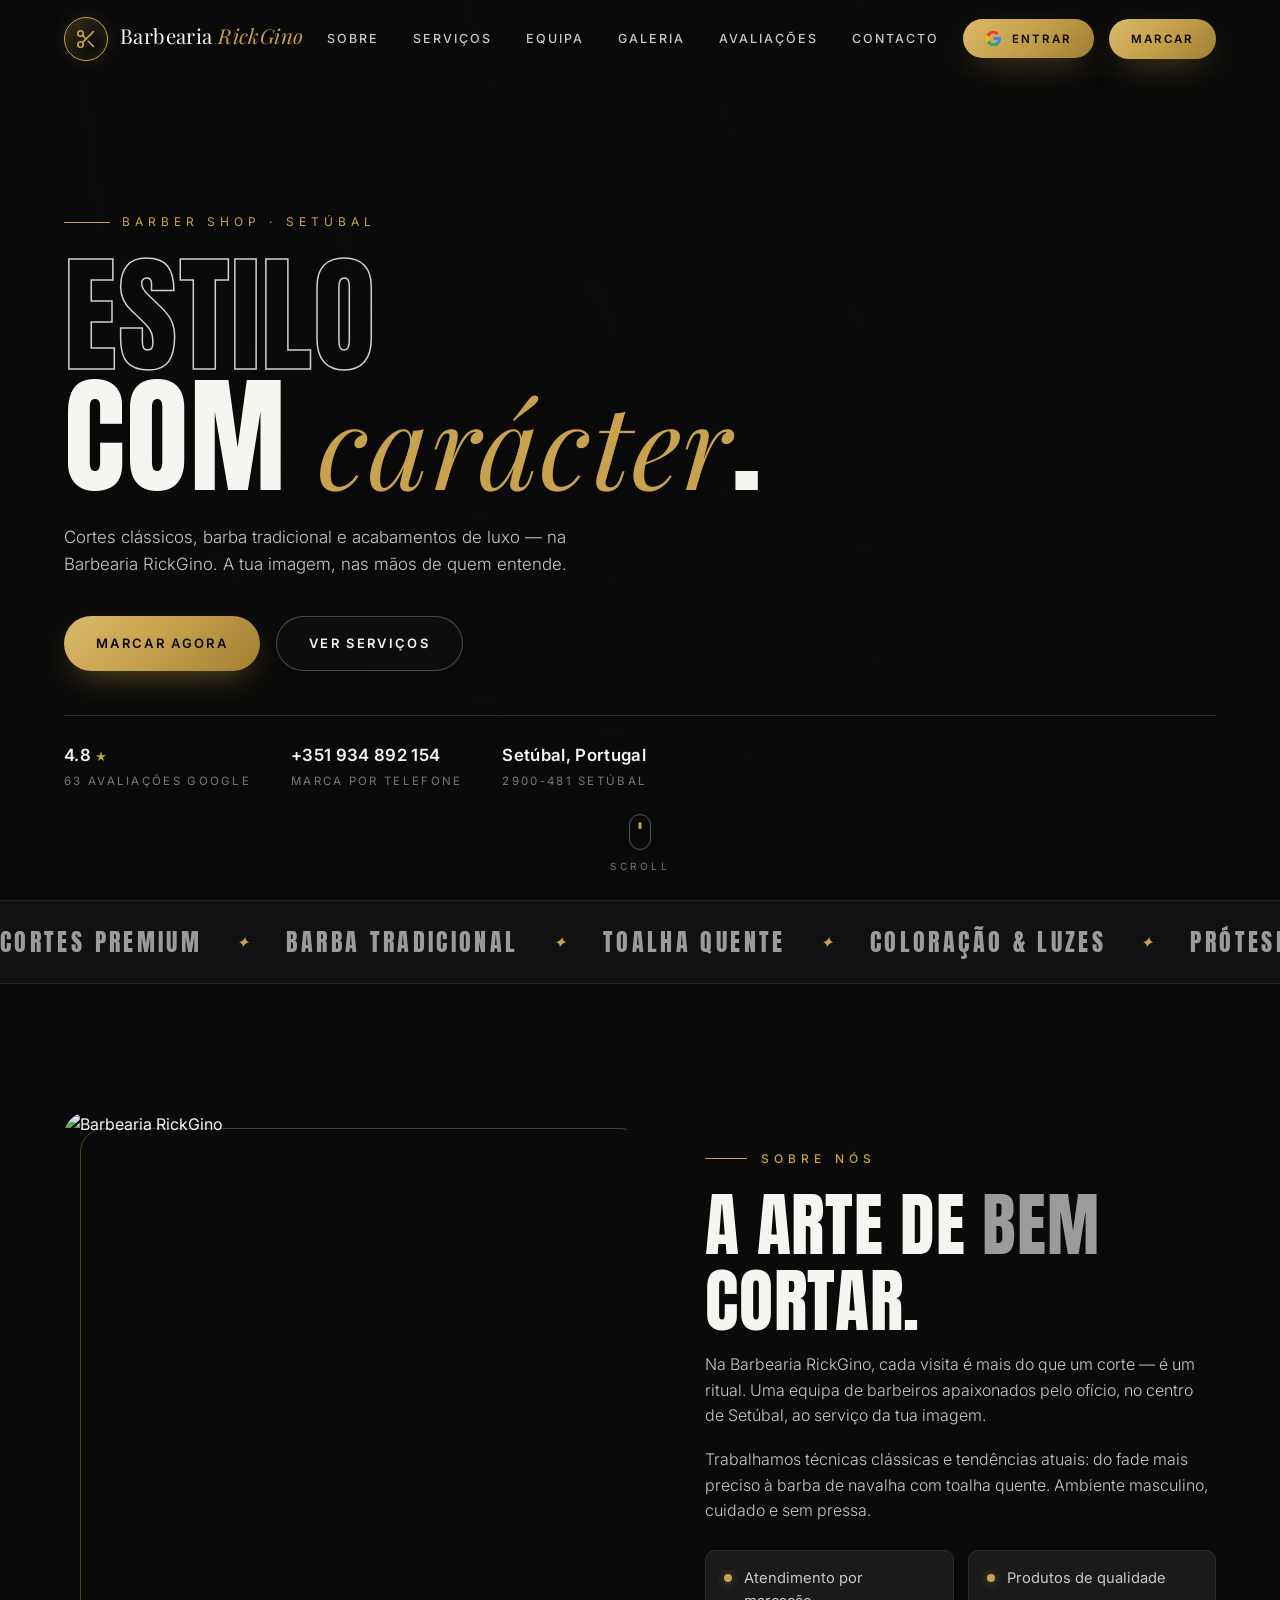
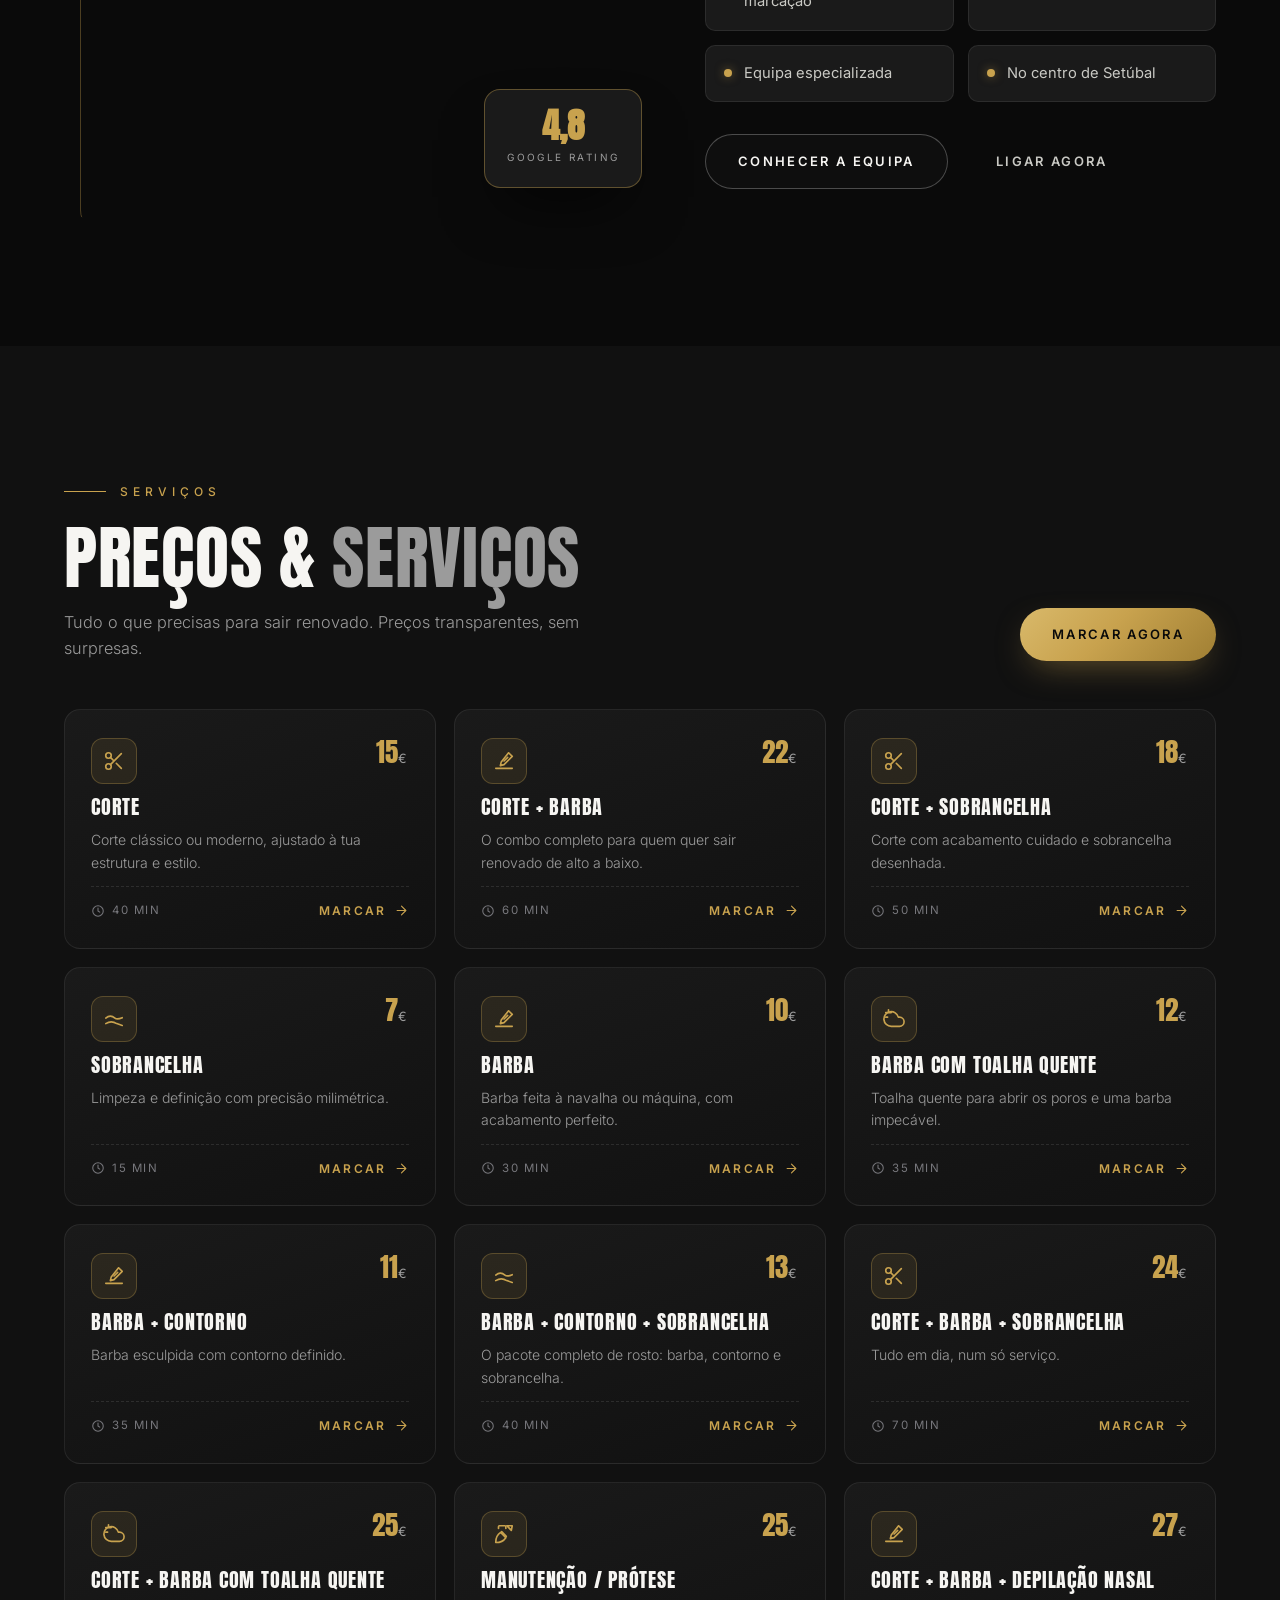
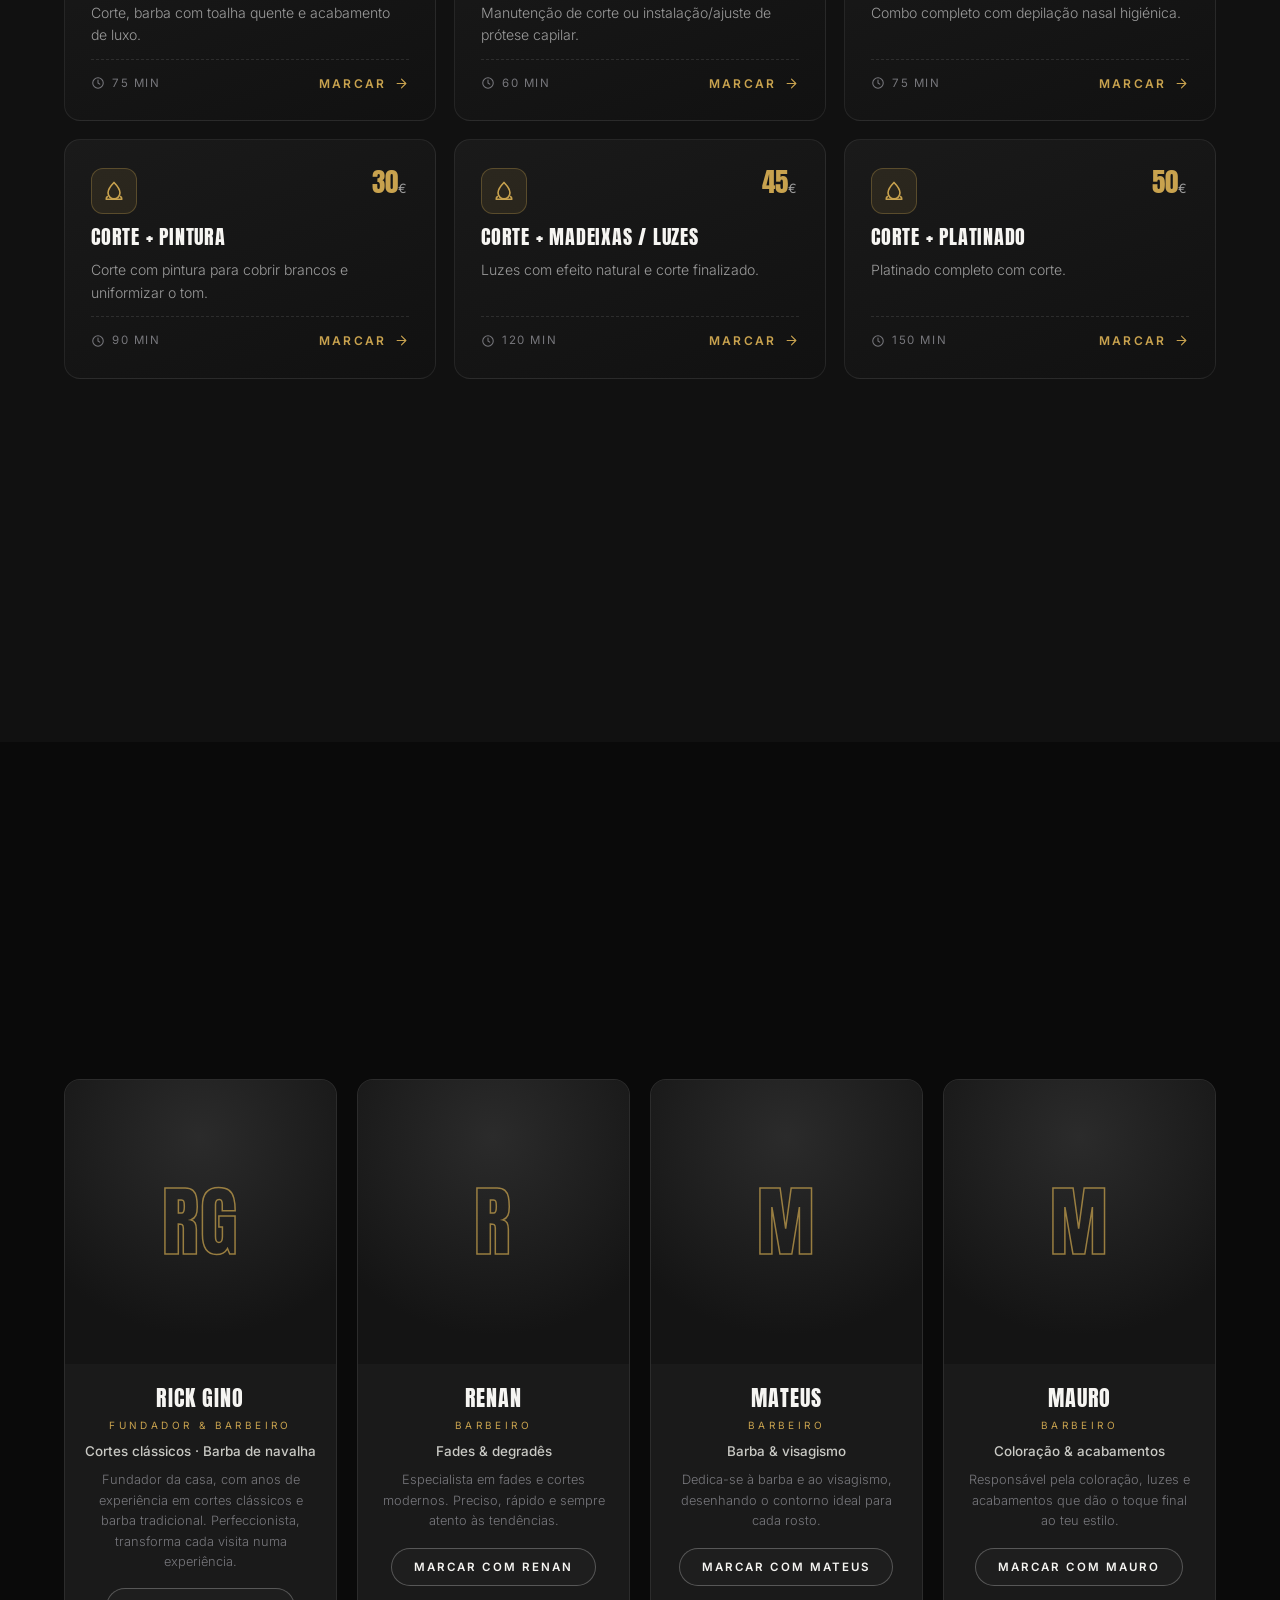
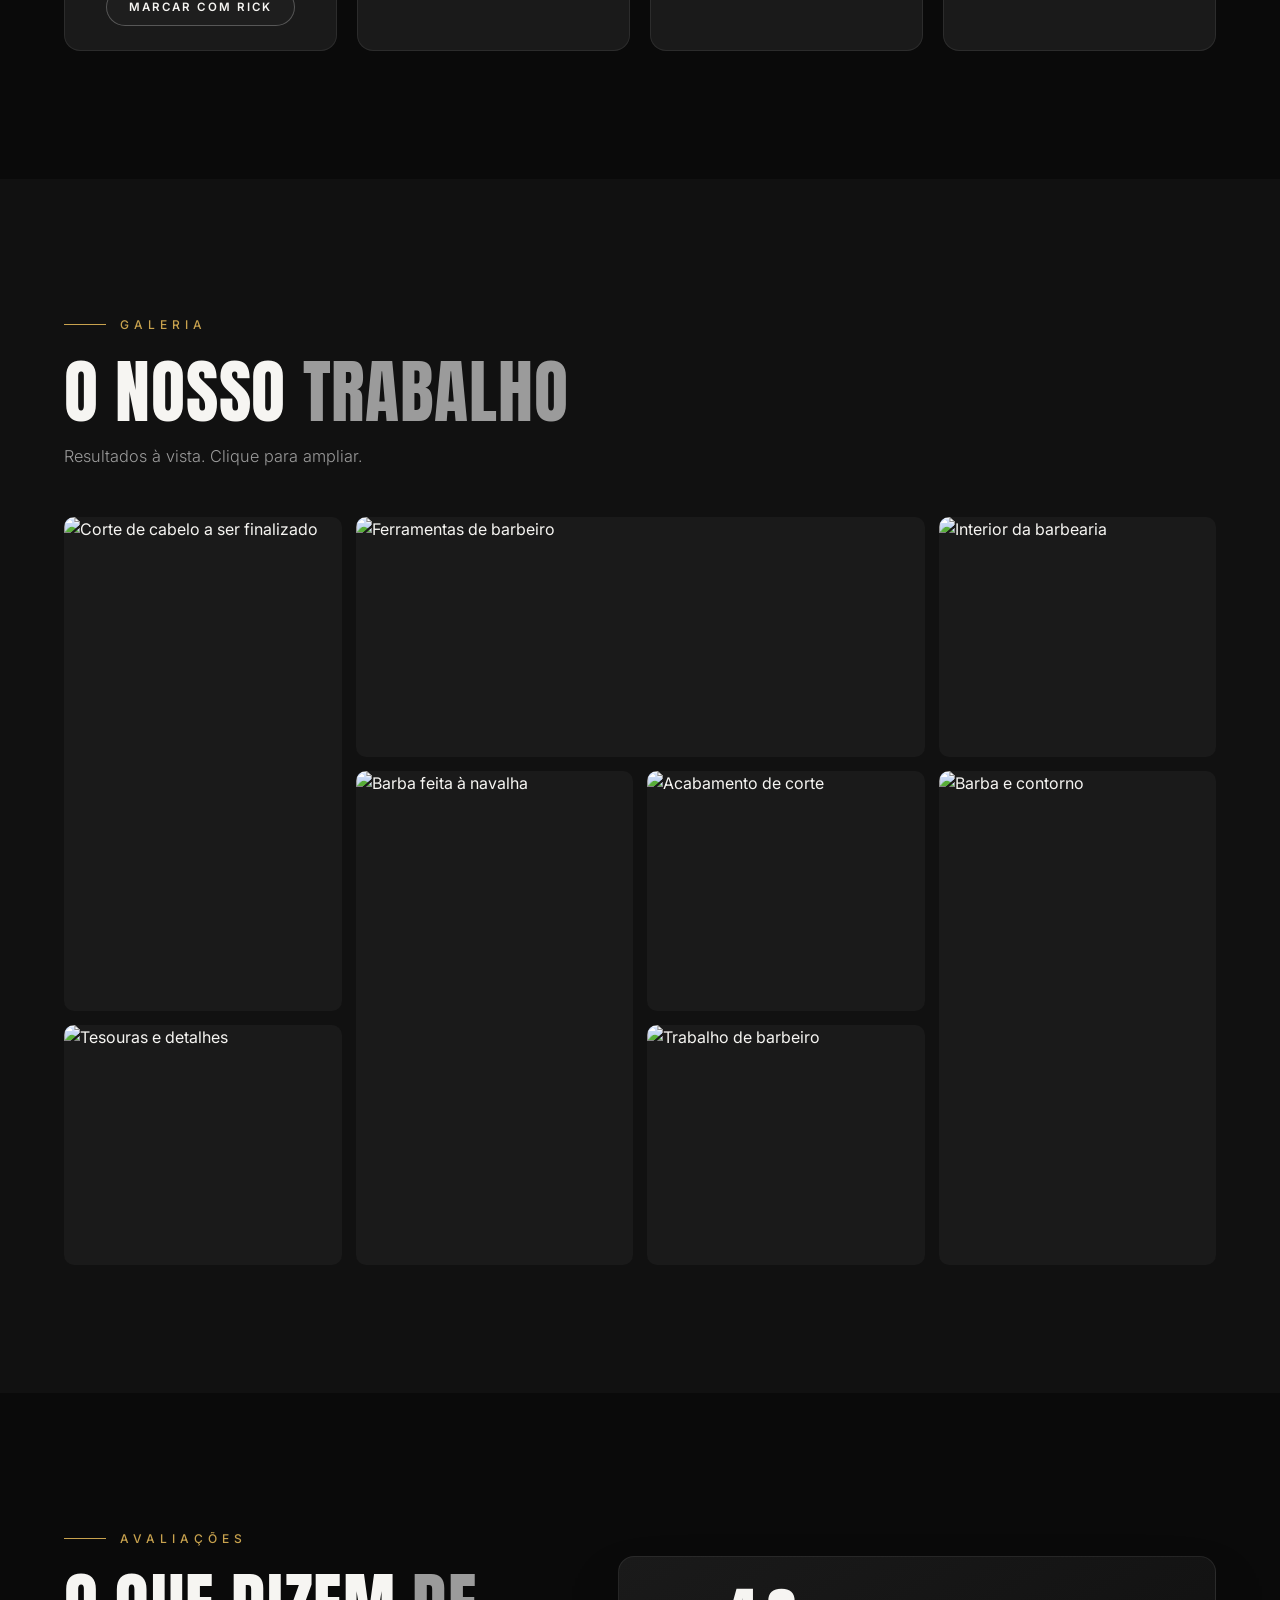
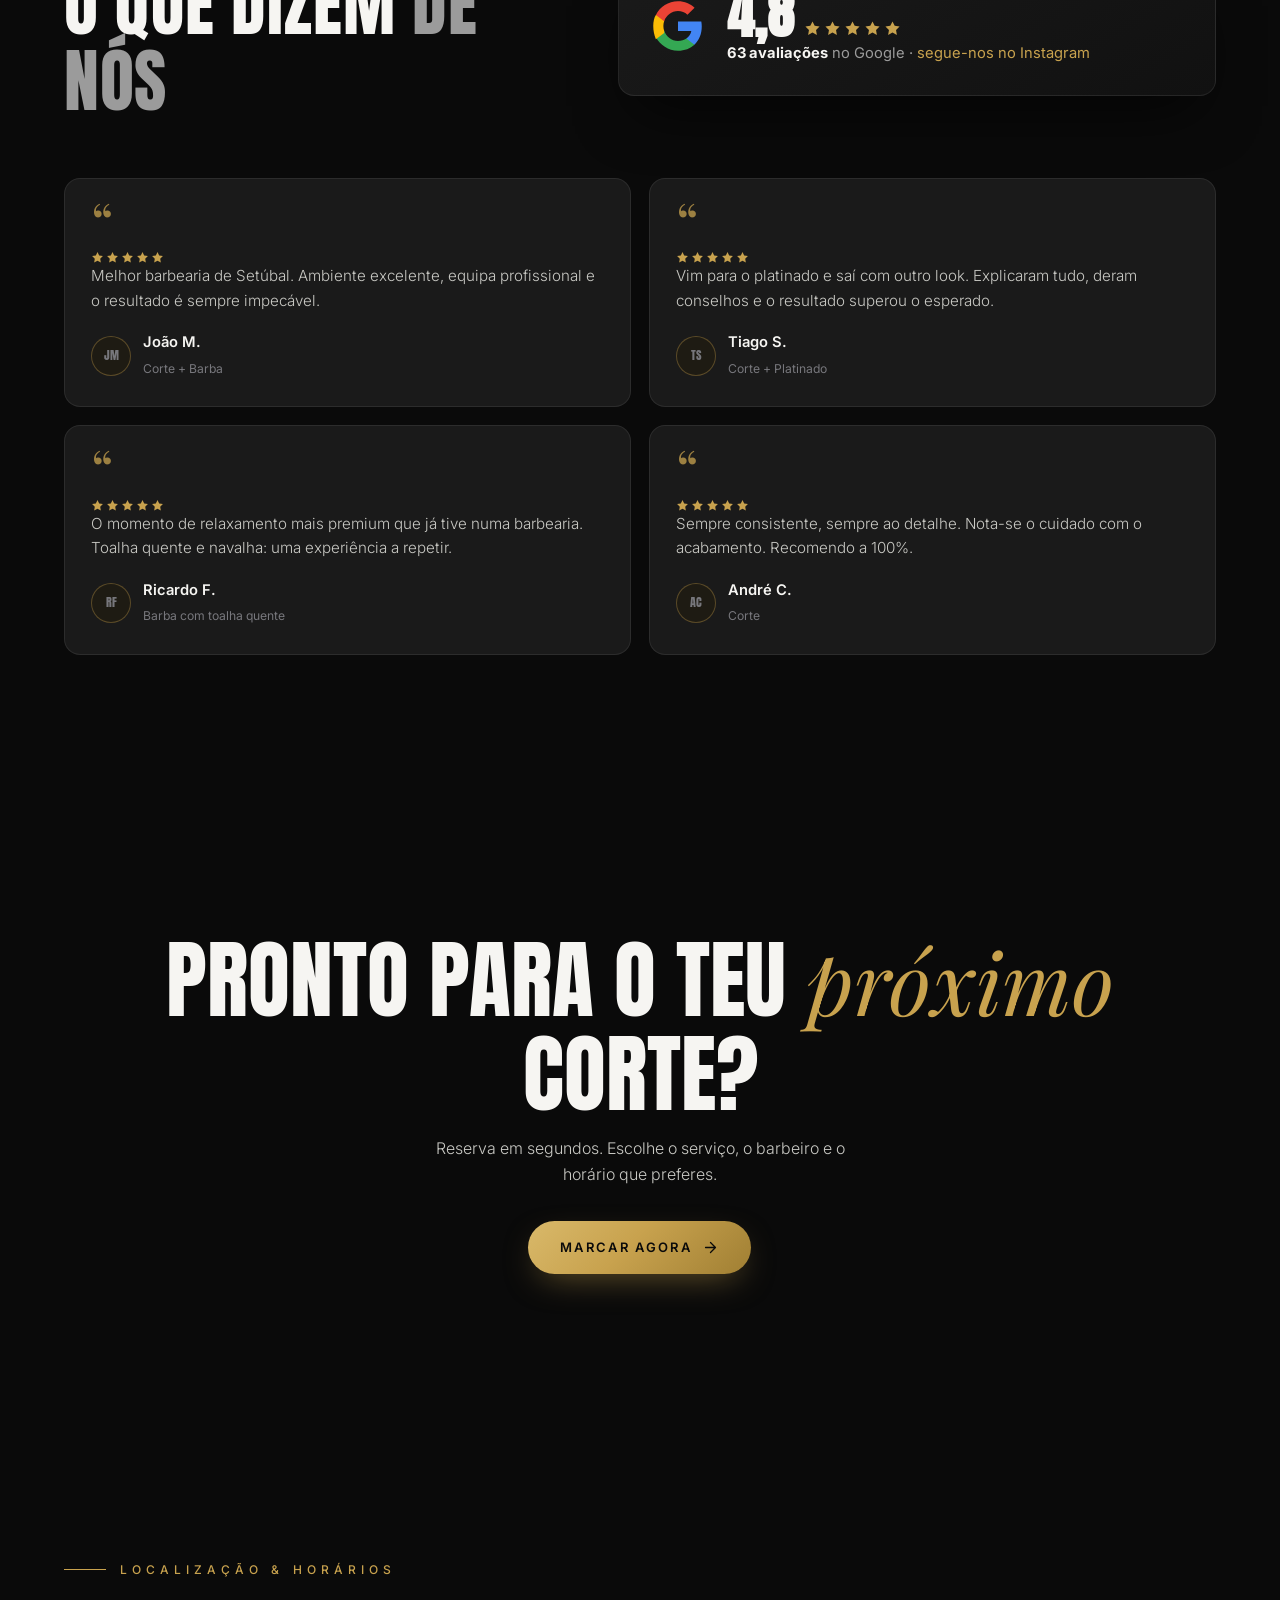
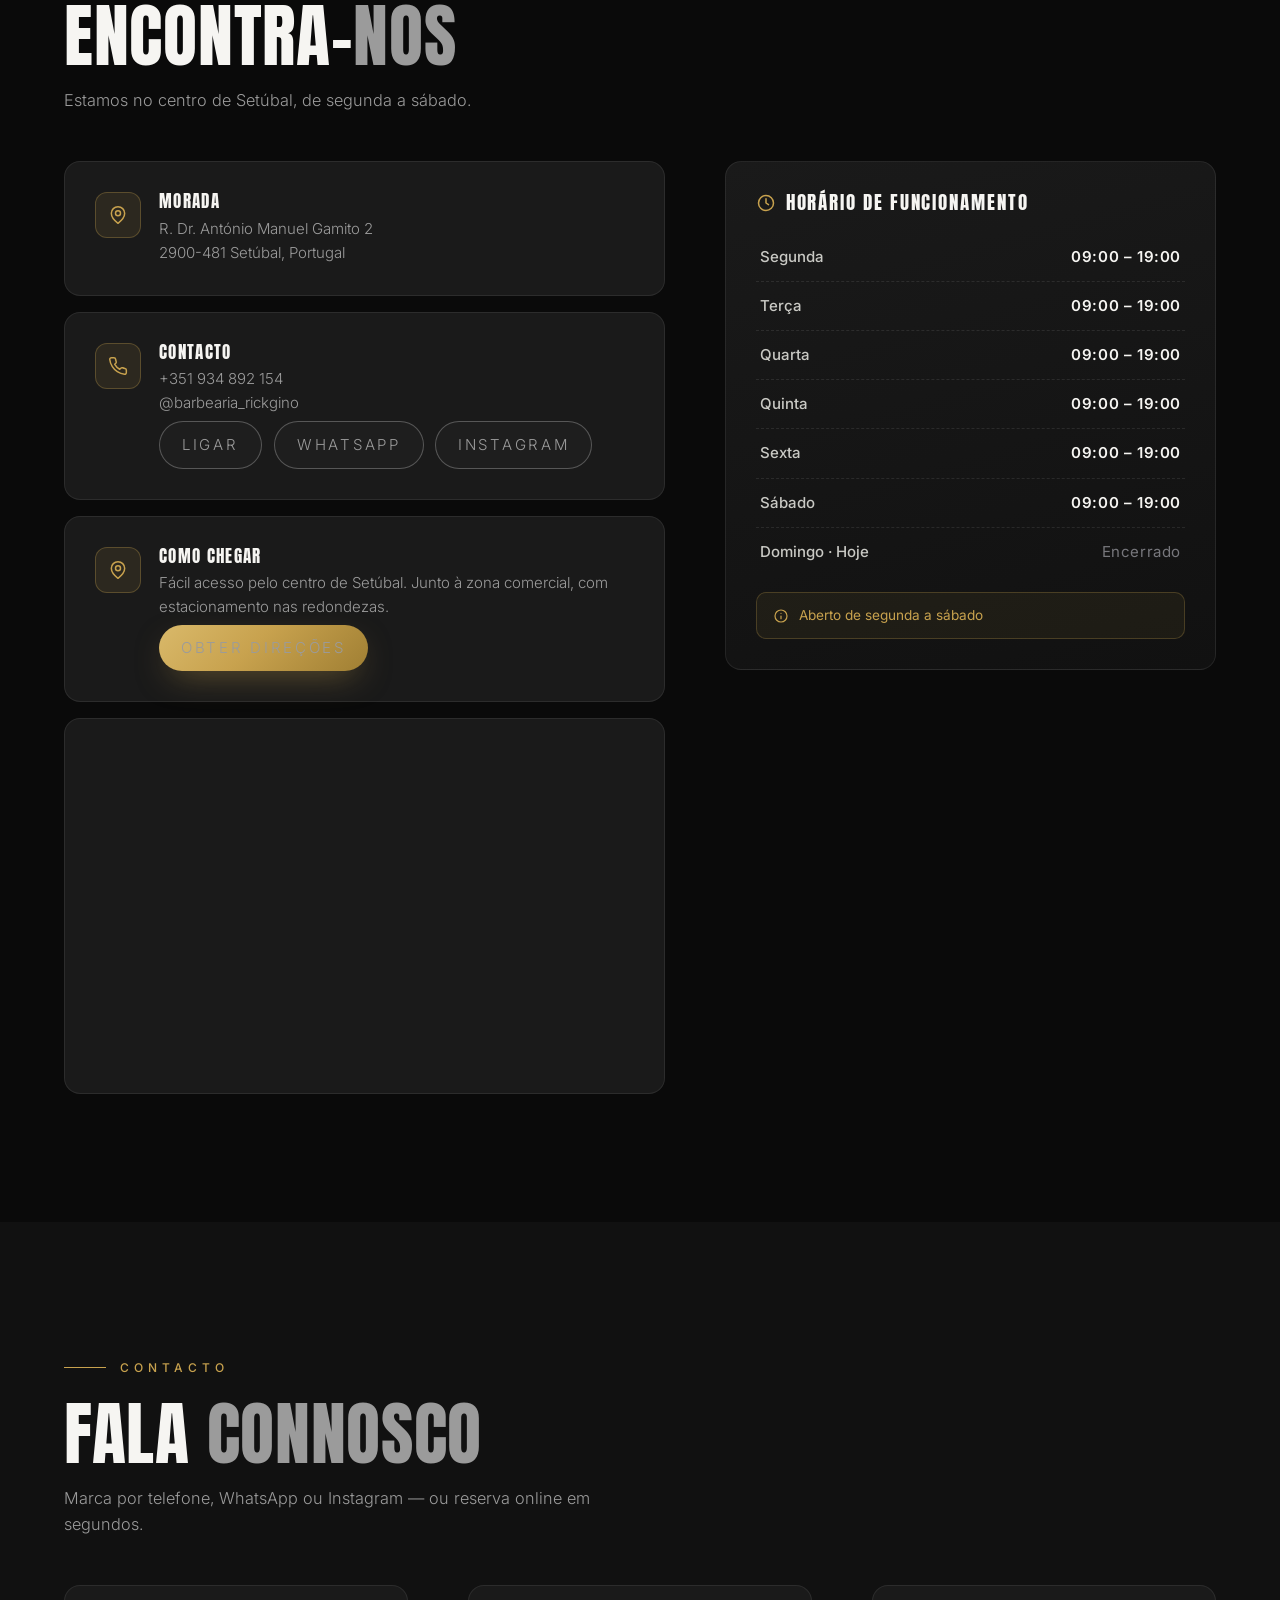
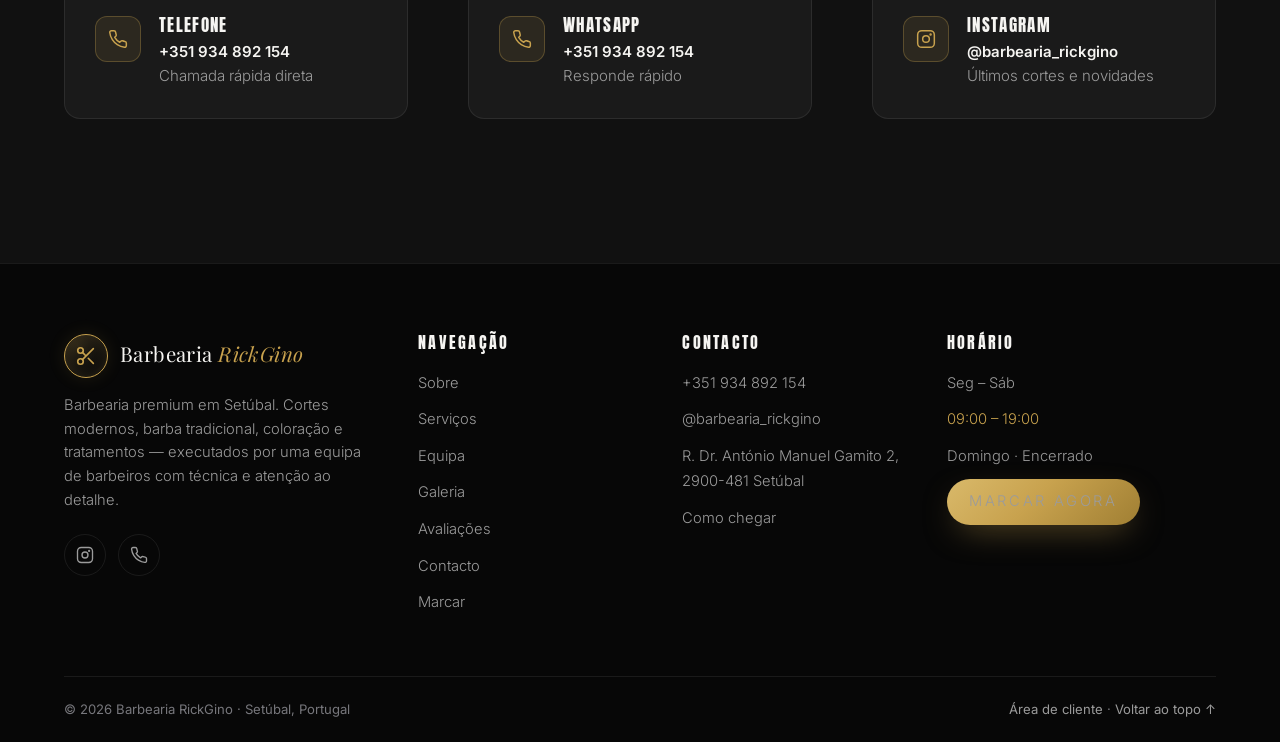
==== commit 7732c48f: "Update index.html" ====
--- a/index.html
+++ b/index.html
@@ -387,28 +387,61 @@
     </div>
   </div>
 
-  <!-- ============ SCRIPTS ============ -->
-  <script src="https://cdn.jsdelivr.net/npm/@supabase/supabase-js@2"></script>
-  <script src="js/config.js"></script>
-  <script src="js/data.js"></script>
-  <script src="js/main.js"></script>
-  <script src="js/auth.js"></script>
-  <script src="js/bookings.js"></script>
-  <script>
-    // ícones estáticos no HTML
-    var ic = window.RGICONS;
-    var el = document.getElementById('brandIcon'); if (el) el.innerHTML = ic.scissors;
-    el = document.getElementById('googleLogo'); if (el) el.innerHTML = ic.google;
-    el = document.getElementById('googleStars'); if (el) el.innerHTML = ic.star.repeat(5);
-    el = document.getElementById('pinIcon'); if (el) el.innerHTML = ic.pin;
-    el = document.getElementById('phoneIcon'); if (el) el.innerHTML = ic.phone;
-    el = document.getElementById('navIcon'); if (el) el.innerHTML = ic.pin;
-    el = document.getElementById('clockIcon'); if (el) el.innerHTML = ic.clock;
-    el = document.getElementById('phoneIcon2'); if (el) el.innerHTML = ic.phone;
-    el = document.getElementById('waIcon'); if (el) el.innerHTML = ic.phone;
-    el = document.getElementById('igIcon'); if (el) el.innerHTML = ic.instagram;
-    document.getElementById('year').textContent = new Date().getFullYear();
-    window.Auth.init();
-  </script>
+
+
+<!-- Supabase -->
+<!-- ============ SCRIPTS ============ -->
+
+<!-- Supabase -->
+<script src="https://cdn.jsdelivr.net/npm/@supabase/supabase-js@2"></script>
+
+<!-- Configuração e dados -->
+<script src="js/config.js"></script>
+<script src="js/data.js"></script>
+
+<!-- Funcionalidades -->
+<script src="js/auth.js"></script>
+<script src="js/bookings.js"></script>
+<script src="js/main.js"></script>
+
+<script>
+  // Ícones estáticos no HTML
+  var ic = window.RGICONS;
+
+  var el = document.getElementById('brandIcon');
+  if (el) el.innerHTML = ic.scissors;
+
+  el = document.getElementById('googleLogo');
+  if (el) el.innerHTML = ic.google;
+
+  el = document.getElementById('googleStars');
+  if (el) el.innerHTML = ic.star.repeat(5);
+
+  el = document.getElementById('pinIcon');
+  if (el) el.innerHTML = ic.pin;
+
+  el = document.getElementById('phoneIcon');
+  if (el) el.innerHTML = ic.phone;
+
+  el = document.getElementById('navIcon');
+  if (el) el.innerHTML = ic.pin;
+
+  el = document.getElementById('clockIcon');
+  if (el) el.innerHTML = ic.clock;
+
+  el = document.getElementById('phoneIcon2');
+  if (el) el.innerHTML = ic.phone;
+
+  el = document.getElementById('waIcon');
+  if (el) el.innerHTML = ic.phone;
+
+  el = document.getElementById('igIcon');
+  if (el) el.innerHTML = ic.instagram;
+
+  document.getElementById('year').textContent = new Date().getFullYear();
+
+  window.Auth.init();
+</script>
+
 </body>
 </html>
